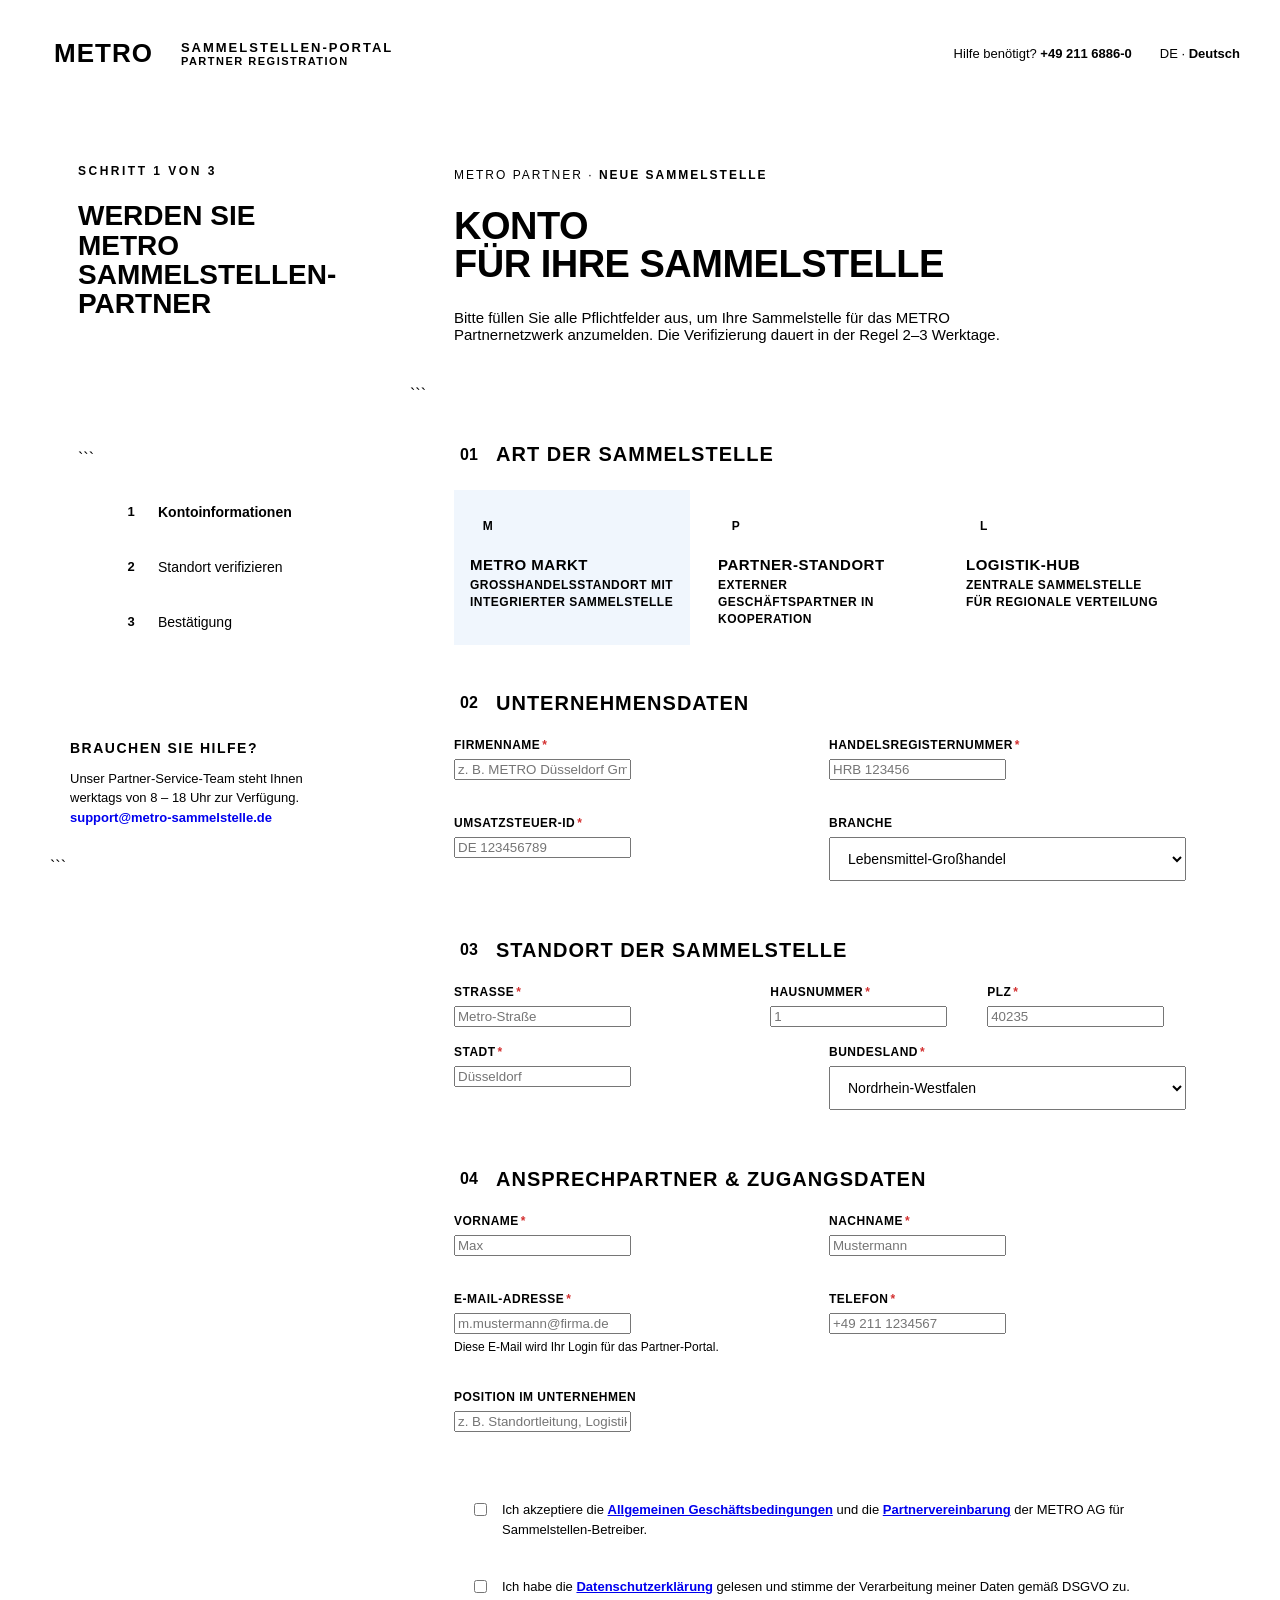
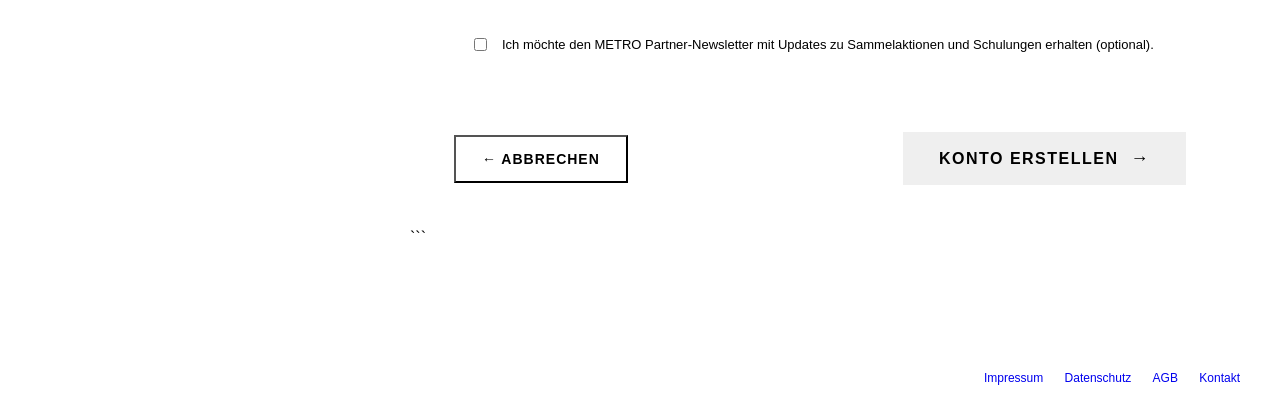
==== anmelden.html @ a20c3285 "Rename create-account.html to anmelden.html" ====
<!DOCTYPE html>

<html lang="de">
<head>
<meta charset="UTF-8">
<meta name="viewport" content="width=device-width, initial-scale=1.0">
<title>METRO Sammelstelle – Kontoregistrierung</title>
<link rel="preconnect" href="https://fonts.googleapis.com">
<link rel="preconnect" href="https://fonts.gstatic.com" crossorigin>
<link href="https://fonts.googleapis.com/css2?family=Barlow:wght@400;500;600;700;800&family=Barlow+Condensed:wght@600;700;800&display=swap" rel="stylesheet">
<style>
  :root {
    --metro-blue: #003D7A;
    --metro-blue-dark: #002855;
    --metro-blue-light: #0055A4;
    --metro-yellow: #FFCC00;
    --metro-yellow-dark: #E6B800;
    --ink: #1a1a1a;
    --ash: #6b7280;
    --line: #e5e7eb;
    --bg: #f5f6f8;
    --white: #ffffff;
  }

- { box-sizing: border-box; margin: 0; padding: 0; }

html, body {
font-family: ‘Barlow’, sans-serif;
background: var(–bg);
color: var(–ink);
min-height: 100vh;
-webkit-font-smoothing: antialiased;
}

/* Top brand bar */
.topbar {
background: var(–metro-blue);
height: 6px;
width: 100%;
position: relative;
overflow: hidden;
}
.topbar::after {
content: ‘’;
position: absolute;
top: 0; right: 0;
width: 35%;
height: 100%;
background: var(–metro-yellow);
}

/* Header */
.header {
background: var(–white);
border-bottom: 1px solid var(–line);
padding: 18px 32px;
display: flex;
align-items: center;
justify-content: space-between;
}

.logo-block {
display: flex;
align-items: center;
gap: 14px;
}

.logo-mark {
background: var(–metro-yellow);
color: var(–metro-blue);
font-family: ‘Barlow Condensed’, sans-serif;
font-weight: 800;
font-size: 26px;
letter-spacing: 1px;
padding: 8px 14px;
line-height: 1;
}

.logo-text {
font-family: ‘Barlow Condensed’, sans-serif;
font-weight: 700;
font-size: 13px;
letter-spacing: 2px;
color: var(–metro-blue);
text-transform: uppercase;
}
.logo-text span { display: block; color: var(–ash); font-weight: 600; font-size: 11px; letter-spacing: 1.5px; }

.header-meta {
display: flex;
gap: 28px;
align-items: center;
font-size: 13px;
color: var(–ash);
}
.header-meta strong { color: var(–metro-blue); font-weight: 700; }

/* Main layout */
.layout {
max-width: 1180px;
margin: 0 auto;
padding: 40px 32px 60px;
display: grid;
grid-template-columns: 320px 1fr;
gap: 40px;
}

/* Sidebar */
.sidebar {
position: sticky;
top: 32px;
height: fit-content;
}

.sidebar-card {
background: var(–metro-blue);
color: var(–white);
padding: 32px 28px;
position: relative;
overflow: hidden;
}
.sidebar-card::before {
content: ‘’;
position: absolute;
top: 0; left: 0;
width: 6px;
height: 100%;
background: var(–metro-yellow);
}

.sidebar-eyebrow {
font-family: ‘Barlow Condensed’, sans-serif;
font-size: 12px;
letter-spacing: 2.5px;
color: var(–metro-yellow);
font-weight: 700;
text-transform: uppercase;
margin-bottom: 12px;
}

.sidebar-title {
font-family: ‘Barlow Condensed’, sans-serif;
font-size: 28px;
font-weight: 800;
line-height: 1.05;
text-transform: uppercase;
margin-bottom: 16px;
}

.sidebar-text {
font-size: 14px;
line-height: 1.55;
color: rgba(255,255,255,0.85);
margin-bottom: 28px;
}

.steps {
list-style: none;
border-top: 1px solid rgba(255,255,255,0.15);
}
.steps li {
display: flex;
gap: 14px;
padding: 14px 0;
border-bottom: 1px solid rgba(255,255,255,0.15);
font-size: 14px;
align-items: center;
}
.step-num {
width: 26px; height: 26px;
background: rgba(255,255,255,0.1);
color: var(–white);
font-weight: 700;
font-size: 13px;
display: flex; align-items: center; justify-content: center;
flex-shrink: 0;
}
.step-num.active { background: var(–metro-yellow); color: var(–metro-blue); }
.steps li.active { color: var(–white); font-weight: 600; }
.steps li.done .step-num { background: rgba(255,204,0,0.25); color: var(–metro-yellow); }

.help-box {
margin-top: 24px;
padding: 18px 20px;
background: var(–white);
border-left: 4px solid var(–metro-yellow);
}
.help-box-title {
font-family: ‘Barlow Condensed’, sans-serif;
font-size: 14px;
font-weight: 700;
color: var(–metro-blue);
text-transform: uppercase;
letter-spacing: 1.5px;
margin-bottom: 6px;
}
.help-box p { font-size: 13px; color: var(–ash); line-height: 1.5; }
.help-box a { color: var(–metro-blue); font-weight: 600; text-decoration: none; }

/* Main content */
.main {
background: var(–white);
padding: 0;
border: 1px solid var(–line);
}

.main-header {
padding: 36px 44px 28px;
border-bottom: 2px solid var(–metro-blue);
position: relative;
}
.main-header::after {
content: ‘’;
position: absolute;
bottom: -2px; left: 0;
width: 80px;
height: 2px;
background: var(–metro-yellow);
}

.breadcrumb {
font-family: ‘Barlow Condensed’, sans-serif;
font-size: 12px;
letter-spacing: 2px;
color: var(–ash);
text-transform: uppercase;
margin-bottom: 12px;
}
.breadcrumb strong { color: var(–metro-blue); }

h1 {
font-family: ‘Barlow Condensed’, sans-serif;
font-size: 38px;
font-weight: 800;
line-height: 1;
text-transform: uppercase;
color: var(–metro-blue);
letter-spacing: -0.5px;
}
h1 span { color: var(–metro-yellow-dark); }

.subtitle {
margin-top: 10px;
font-size: 15px;
color: var(–ash);
max-width: 560px;
}

/* Form */
form { padding: 36px 44px 44px; }

.section {
margin-bottom: 36px;
}

.section-label {
display: flex;
align-items: center;
gap: 12px;
margin-bottom: 20px;
}
.section-num {
background: var(–metro-blue);
color: var(–metro-yellow);
width: 30px; height: 30px;
display: flex; align-items: center; justify-content: center;
font-family: ‘Barlow Condensed’, sans-serif;
font-weight: 800;
font-size: 16px;
}
.section-title {
font-family: ‘Barlow Condensed’, sans-serif;
font-size: 20px;
font-weight: 700;
text-transform: uppercase;
letter-spacing: 1px;
color: var(–metro-blue);
}
.section-line {
flex: 1;
height: 1px;
background: var(–line);
}

.grid-2 {
display: grid;
grid-template-columns: 1fr 1fr;
gap: 18px;
}
.grid-3 {
display: grid;
grid-template-columns: 1.5fr 1fr 1fr;
gap: 18px;
}

.field { margin-bottom: 18px; }
.field-full { grid-column: 1 / -1; }

label {
display: block;
font-size: 12px;
font-weight: 600;
letter-spacing: 0.5px;
color: var(–ink);
margin-bottom: 7px;
text-transform: uppercase;
}
label .req { color: #d32f2f; margin-left: 2px; }

input[type=“text”], input[type=“email”], input[type=“tel”], select, textarea {
width: 100%;
padding: 12px 14px;
border: 1.5px solid var(–line);
background: var(–white);
font-family: ‘Barlow’, sans-serif;
font-size: 14px;
color: var(–ink);
transition: border-color 0.15s, box-shadow 0.15s;
}
input:focus, select:focus, textarea:focus {
outline: none;
border-color: var(–metro-blue);
box-shadow: 0 0 0 3px rgba(0,61,122,0.1);
}

.hint { font-size: 12px; color: var(–ash); margin-top: 6px; }

/* Collection point type cards */
.type-grid {
display: grid;
grid-template-columns: repeat(3, 1fr);
gap: 12px;
}
.type-card {
border: 1.5px solid var(–line);
padding: 18px 16px;
cursor: pointer;
transition: all 0.15s;
background: var(–white);
position: relative;
}
.type-card:hover { border-color: var(–metro-blue); }
.type-card input { position: absolute; opacity: 0; }
.type-card input:checked + .type-content { color: var(–metro-blue); }
.type-card:has(input:checked) {
border-color: var(–metro-blue);
background: #f0f6fd;
}
.type-card:has(input:checked)::after {
content: ‘✓’;
position: absolute;
top: 10px; right: 12px;
width: 20px; height: 20px;
background: var(–metro-yellow);
color: var(–metro-blue);
display: flex; align-items: center; justify-content: center;
font-weight: 800;
font-size: 13px;
}

.type-icon {
width: 36px; height: 36px;
background: var(–metro-blue);
color: var(–metro-yellow);
display: flex; align-items: center; justify-content: center;
margin-bottom: 12px;
font-family: ‘Barlow Condensed’, sans-serif;
font-weight: 800;
}
.type-card:has(input:checked) .type-icon { background: var(–metro-yellow); color: var(–metro-blue); }

.type-name {
font-family: ‘Barlow Condensed’, sans-serif;
font-weight: 700;
font-size: 15px;
text-transform: uppercase;
letter-spacing: 0.5px;
margin-bottom: 4px;
}
.type-desc { font-size: 12px; color: var(–ash); line-height: 1.4; }

/* Checkbox */
.checkbox-row {
display: flex;
gap: 12px;
align-items: flex-start;
padding: 14px 16px;
background: var(–bg);
border-left: 3px solid var(–metro-yellow);
margin-bottom: 10px;
}
.checkbox-row input { margin-top: 3px; accent-color: var(–metro-blue); }
.checkbox-row label {
font-size: 13px;
text-transform: none;
font-weight: 500;
letter-spacing: 0;
color: var(–ink);
line-height: 1.5;
margin-bottom: 0;
cursor: pointer;
}
.checkbox-row a { color: var(–metro-blue); font-weight: 600; }

/* Submit */
.actions {
margin-top: 32px;
padding-top: 28px;
border-top: 1px solid var(–line);
display: flex;
justify-content: space-between;
align-items: center;
gap: 16px;
}

.btn-primary {
background: var(–metro-yellow);
color: var(–metro-blue);
border: none;
padding: 16px 36px;
font-family: ‘Barlow Condensed’, sans-serif;
font-weight: 800;
font-size: 16px;
letter-spacing: 1.5px;
text-transform: uppercase;
cursor: pointer;
transition: all 0.15s;
display: inline-flex;
align-items: center;
gap: 12px;
}
.btn-primary:hover { background: var(–metro-blue); color: var(–metro-yellow); }
.btn-primary .arrow { font-size: 18px; }

.btn-secondary {
background: transparent;
color: var(–metro-blue);
border: 1.5px solid var(–metro-blue);
padding: 14px 26px;
font-family: ‘Barlow Condensed’, sans-serif;
font-weight: 700;
font-size: 14px;
letter-spacing: 1px;
text-transform: uppercase;
cursor: pointer;
}
.btn-secondary:hover { background: var(–metro-blue); color: var(–white); }

/* Footer */
.footer {
background: var(–metro-blue-dark);
color: rgba(255,255,255,0.7);
padding: 24px 32px;
font-size: 12px;
display: flex;
justify-content: space-between;
align-items: center;
margin-top: 40px;
}
.footer a { color: var(–metro-yellow); text-decoration: none; margin-left: 18px; }

@media (max-width: 880px) {
.layout { grid-template-columns: 1fr; }
.sidebar { position: static; }
.grid-2, .grid-3, .type-grid { grid-template-columns: 1fr; }
form, .main-header { padding: 28px 24px; }
h1 { font-size: 28px; }
}
</style>

</head>
<body>

<div class="topbar"></div>

<header class="header">
  <div class="logo-block">
    <div class="logo-mark">METRO</div>
    <div class="logo-text">
      Sammelstellen-Portal
      <span>Partner Registration</span>
    </div>
  </div>
  <div class="header-meta">
    <span>Hilfe benötigt? <strong>+49 211 6886-0</strong></span>
    <span>DE · <strong>Deutsch</strong></span>
  </div>
</header>

<div class="layout">

  <aside class="sidebar">
    <div class="sidebar-card">
      <div class="sidebar-eyebrow">Schritt 1 von 3</div>
      <h2 class="sidebar-title">Werden Sie<br>METRO Sammelstellen-Partner</h2>
      <p class="sidebar-text">Registrieren Sie Ihre Sammelstelle und werden Sie Teil des deutschlandweiten METRO Netzwerks für nachhaltige Wertstoffrückgabe.</p>

```
  <ul class="steps">
    <li class="active">
      <span class="step-num active">1</span>
      Kontoinformationen
    </li>
    <li>
      <span class="step-num">2</span>
      Standort verifizieren
    </li>
    <li>
      <span class="step-num">3</span>
      Bestätigung
    </li>
  </ul>
</div>

<div class="help-box">
  <div class="help-box-title">Brauchen Sie Hilfe?</div>
  <p>Unser Partner-Service-Team steht Ihnen werktags von 8 – 18 Uhr zur Verfügung.<br><a href="#">support@metro-sammelstelle.de</a></p>
</div>
```

  </aside>

  <main class="main">
    <div class="main-header">
      <div class="breadcrumb">METRO Partner · <strong>Neue Sammelstelle</strong></div>
      <h1>Konto<br>für Ihre <span>Sammelstelle</span></h1>
      <p class="subtitle">Bitte füllen Sie alle Pflichtfelder aus, um Ihre Sammelstelle für das METRO Partnernetzwerk anzumelden. Die Verifizierung dauert in der Regel 2–3 Werktage.</p>
    </div>

```
<form>

  <!-- Section 1 -->
  <div class="section">
    <div class="section-label">
      <div class="section-num">01</div>
      <div class="section-title">Art der Sammelstelle</div>
      <div class="section-line"></div>
    </div>

    <div class="type-grid">
      <label class="type-card">
        <input type="radio" name="type" checked>
        <div class="type-content">
          <div class="type-icon">M</div>
          <div class="type-name">METRO Markt</div>
          <div class="type-desc">Großhandelsstandort mit integrierter Sammelstelle</div>
        </div>
      </label>
      <label class="type-card">
        <input type="radio" name="type">
        <div class="type-content">
          <div class="type-icon">P</div>
          <div class="type-name">Partner-Standort</div>
          <div class="type-desc">Externer Geschäftspartner in Kooperation</div>
        </div>
      </label>
      <label class="type-card">
        <input type="radio" name="type">
        <div class="type-content">
          <div class="type-icon">L</div>
          <div class="type-name">Logistik-Hub</div>
          <div class="type-desc">Zentrale Sammelstelle für regionale Verteilung</div>
        </div>
      </label>
    </div>
  </div>

  <!-- Section 2 -->
  <div class="section">
    <div class="section-label">
      <div class="section-num">02</div>
      <div class="section-title">Unternehmensdaten</div>
      <div class="section-line"></div>
    </div>

    <div class="grid-2">
      <div class="field">
        <label>Firmenname<span class="req">*</span></label>
        <input type="text" placeholder="z. B. METRO Düsseldorf GmbH">
      </div>
      <div class="field">
        <label>Handelsregisternummer<span class="req">*</span></label>
        <input type="text" placeholder="HRB 123456">
      </div>
      <div class="field">
        <label>Umsatzsteuer-ID<span class="req">*</span></label>
        <input type="text" placeholder="DE 123456789">
      </div>
      <div class="field">
        <label>Branche</label>
        <select>
          <option>Lebensmittel-Großhandel</option>
          <option>Gastronomie</option>
          <option>Einzelhandel</option>
          <option>Logistik</option>
          <option>Sonstige</option>
        </select>
      </div>
    </div>
  </div>

  <!-- Section 3 -->
  <div class="section">
    <div class="section-label">
      <div class="section-num">03</div>
      <div class="section-title">Standort der Sammelstelle</div>
      <div class="section-line"></div>
    </div>

    <div class="grid-3">
      <div class="field">
        <label>Straße<span class="req">*</span></label>
        <input type="text" placeholder="Metro-Straße">
      </div>
      <div class="field">
        <label>Hausnummer<span class="req">*</span></label>
        <input type="text" placeholder="1">
      </div>
      <div class="field">
        <label>PLZ<span class="req">*</span></label>
        <input type="text" placeholder="40235">
      </div>
    </div>
    <div class="grid-2">
      <div class="field">
        <label>Stadt<span class="req">*</span></label>
        <input type="text" placeholder="Düsseldorf">
      </div>
      <div class="field">
        <label>Bundesland<span class="req">*</span></label>
        <select>
          <option>Nordrhein-Westfalen</option>
          <option>Bayern</option>
          <option>Baden-Württemberg</option>
          <option>Hessen</option>
          <option>Berlin</option>
        </select>
      </div>
    </div>
  </div>

  <!-- Section 4 -->
  <div class="section">
    <div class="section-label">
      <div class="section-num">04</div>
      <div class="section-title">Ansprechpartner & Zugangsdaten</div>
      <div class="section-line"></div>
    </div>

    <div class="grid-2">
      <div class="field">
        <label>Vorname<span class="req">*</span></label>
        <input type="text" placeholder="Max">
      </div>
      <div class="field">
        <label>Nachname<span class="req">*</span></label>
        <input type="text" placeholder="Mustermann">
      </div>
      <div class="field">
        <label>E-Mail-Adresse<span class="req">*</span></label>
        <input type="email" placeholder="m.mustermann@firma.de">
        <div class="hint">Diese E-Mail wird Ihr Login für das Partner-Portal.</div>
      </div>
      <div class="field">
        <label>Telefon<span class="req">*</span></label>
        <input type="tel" placeholder="+49 211 1234567">
      </div>
      <div class="field field-full">
        <label>Position im Unternehmen</label>
        <input type="text" placeholder="z. B. Standortleitung, Logistikleitung">
      </div>
    </div>
  </div>

  <!-- Consent -->
  <div class="section">
    <div class="checkbox-row">
      <input type="checkbox" id="agb">
      <label for="agb">Ich akzeptiere die <a href="#">Allgemeinen Geschäftsbedingungen</a> und die <a href="#">Partnervereinbarung</a> der METRO AG für Sammelstellen-Betreiber.</label>
    </div>
    <div class="checkbox-row">
      <input type="checkbox" id="privacy">
      <label for="privacy">Ich habe die <a href="#">Datenschutzerklärung</a> gelesen und stimme der Verarbeitung meiner Daten gemäß DSGVO zu.</label>
    </div>
    <div class="checkbox-row">
      <input type="checkbox" id="news">
      <label for="news">Ich möchte den METRO Partner-Newsletter mit Updates zu Sammelaktionen und Schulungen erhalten (optional).</label>
    </div>
  </div>

  <div class="actions">
    <button type="button" class="btn-secondary">← Abbrechen</button>
    <button type="submit" class="btn-primary">Konto erstellen <span class="arrow">→</span></button>
  </div>

</form>
```

  </main>

</div>

<footer class="footer">
  <div>© 2026 METRO AG · Metro-Straße 1 · 40235 Düsseldorf</div>
  <div>
    <a href="#">Impressum</a>
    <a href="#">Datenschutz</a>
    <a href="#">AGB</a>
    <a href="#">Kontakt</a>
  </div>
</footer>

</body>
</html>
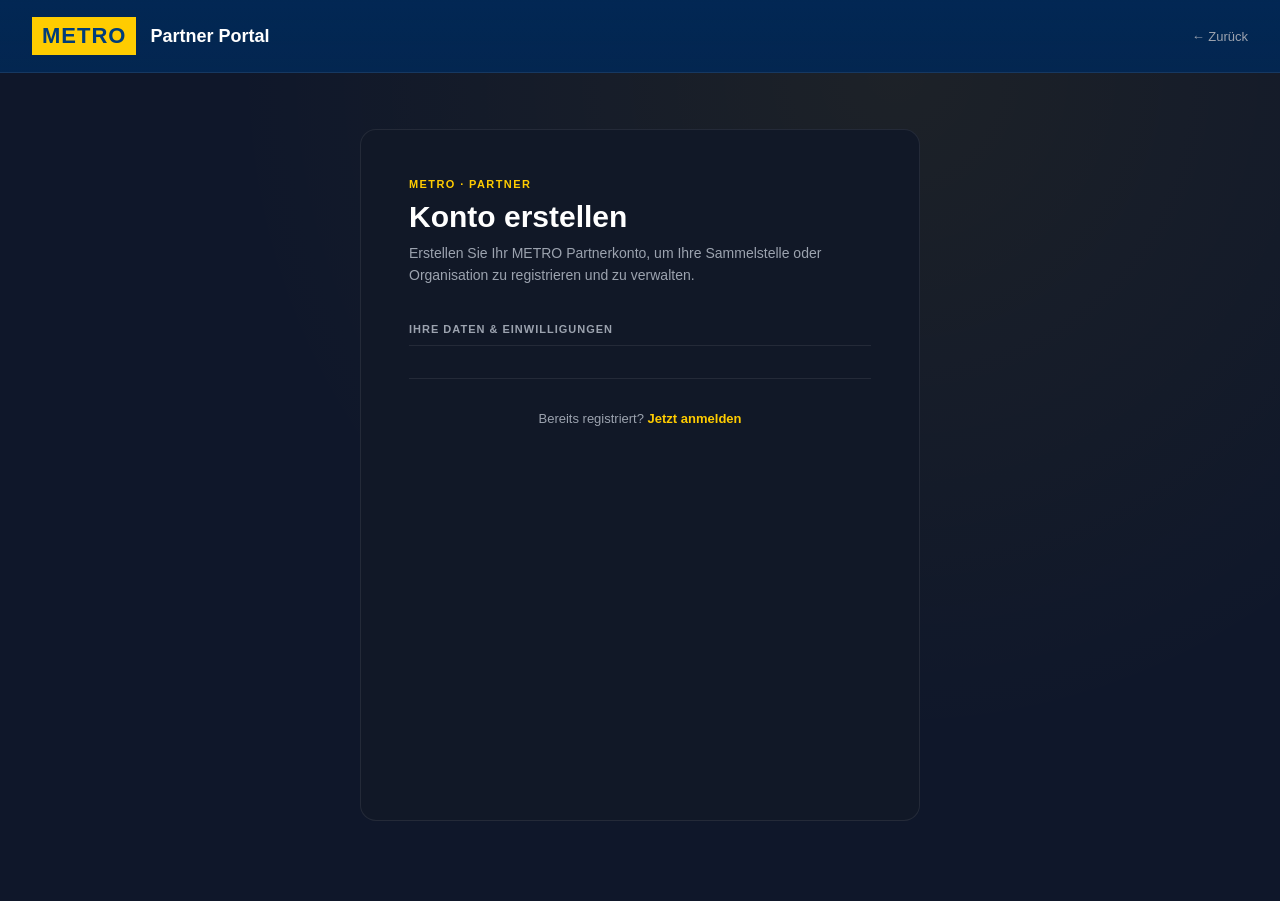
==== commit 32d5b1cd: "Update anmelden.html" ====
--- a/anmelden.html
+++ b/anmelden.html
@@ -1,715 +1,254 @@
-<!DOCTYPE html>
-
+<!doctype html>
 <html lang="de">
 <head>
-<meta charset="UTF-8">
-<meta name="viewport" content="width=device-width, initial-scale=1.0">
-<title>METRO Sammelstelle – Kontoregistrierung</title>
-<link rel="preconnect" href="https://fonts.googleapis.com">
-<link rel="preconnect" href="https://fonts.gstatic.com" crossorigin>
-<link href="https://fonts.googleapis.com/css2?family=Barlow:wght@400;500;600;700;800&family=Barlow+Condensed:wght@600;700;800&display=swap" rel="stylesheet">
-<style>
-  :root {
-    --metro-blue: #003D7A;
-    --metro-blue-dark: #002855;
-    --metro-blue-light: #0055A4;
-    --metro-yellow: #FFCC00;
-    --metro-yellow-dark: #E6B800;
-    --ink: #1a1a1a;
-    --ash: #6b7280;
-    --line: #e5e7eb;
-    --bg: #f5f6f8;
-    --white: #ffffff;
-  }
-
-- { box-sizing: border-box; margin: 0; padding: 0; }
-
-html, body {
-font-family: ‘Barlow’, sans-serif;
-background: var(–bg);
-color: var(–ink);
-min-height: 100vh;
--webkit-font-smoothing: antialiased;
-}
-
-/* Top brand bar */
-.topbar {
-background: var(–metro-blue);
-height: 6px;
-width: 100%;
-position: relative;
-overflow: hidden;
-}
-.topbar::after {
-content: ‘’;
-position: absolute;
-top: 0; right: 0;
-width: 35%;
-height: 100%;
-background: var(–metro-yellow);
-}
-
-/* Header */
-.header {
-background: var(–white);
-border-bottom: 1px solid var(–line);
-padding: 18px 32px;
-display: flex;
-align-items: center;
-justify-content: space-between;
-}
-
-.logo-block {
-display: flex;
-align-items: center;
-gap: 14px;
-}
-
-.logo-mark {
-background: var(–metro-yellow);
-color: var(–metro-blue);
-font-family: ‘Barlow Condensed’, sans-serif;
-font-weight: 800;
-font-size: 26px;
-letter-spacing: 1px;
-padding: 8px 14px;
-line-height: 1;
-}
-
-.logo-text {
-font-family: ‘Barlow Condensed’, sans-serif;
-font-weight: 700;
-font-size: 13px;
-letter-spacing: 2px;
-color: var(–metro-blue);
-text-transform: uppercase;
-}
-.logo-text span { display: block; color: var(–ash); font-weight: 600; font-size: 11px; letter-spacing: 1.5px; }
-
-.header-meta {
-display: flex;
-gap: 28px;
-align-items: center;
-font-size: 13px;
-color: var(–ash);
-}
-.header-meta strong { color: var(–metro-blue); font-weight: 700; }
-
-/* Main layout */
-.layout {
-max-width: 1180px;
-margin: 0 auto;
-padding: 40px 32px 60px;
-display: grid;
-grid-template-columns: 320px 1fr;
-gap: 40px;
-}
-
-/* Sidebar */
-.sidebar {
-position: sticky;
-top: 32px;
-height: fit-content;
-}
-
-.sidebar-card {
-background: var(–metro-blue);
-color: var(–white);
-padding: 32px 28px;
-position: relative;
-overflow: hidden;
-}
-.sidebar-card::before {
-content: ‘’;
-position: absolute;
-top: 0; left: 0;
-width: 6px;
-height: 100%;
-background: var(–metro-yellow);
-}
-
-.sidebar-eyebrow {
-font-family: ‘Barlow Condensed’, sans-serif;
-font-size: 12px;
-letter-spacing: 2.5px;
-color: var(–metro-yellow);
-font-weight: 700;
-text-transform: uppercase;
-margin-bottom: 12px;
-}
-
-.sidebar-title {
-font-family: ‘Barlow Condensed’, sans-serif;
-font-size: 28px;
-font-weight: 800;
-line-height: 1.05;
-text-transform: uppercase;
-margin-bottom: 16px;
-}
-
-.sidebar-text {
-font-size: 14px;
-line-height: 1.55;
-color: rgba(255,255,255,0.85);
-margin-bottom: 28px;
-}
-
-.steps {
-list-style: none;
-border-top: 1px solid rgba(255,255,255,0.15);
-}
-.steps li {
-display: flex;
-gap: 14px;
-padding: 14px 0;
-border-bottom: 1px solid rgba(255,255,255,0.15);
-font-size: 14px;
-align-items: center;
-}
-.step-num {
-width: 26px; height: 26px;
-background: rgba(255,255,255,0.1);
-color: var(–white);
-font-weight: 700;
-font-size: 13px;
-display: flex; align-items: center; justify-content: center;
-flex-shrink: 0;
-}
-.step-num.active { background: var(–metro-yellow); color: var(–metro-blue); }
-.steps li.active { color: var(–white); font-weight: 600; }
-.steps li.done .step-num { background: rgba(255,204,0,0.25); color: var(–metro-yellow); }
-
-.help-box {
-margin-top: 24px;
-padding: 18px 20px;
-background: var(–white);
-border-left: 4px solid var(–metro-yellow);
-}
-.help-box-title {
-font-family: ‘Barlow Condensed’, sans-serif;
-font-size: 14px;
-font-weight: 700;
-color: var(–metro-blue);
-text-transform: uppercase;
-letter-spacing: 1.5px;
-margin-bottom: 6px;
-}
-.help-box p { font-size: 13px; color: var(–ash); line-height: 1.5; }
-.help-box a { color: var(–metro-blue); font-weight: 600; text-decoration: none; }
-
-/* Main content */
-.main {
-background: var(–white);
-padding: 0;
-border: 1px solid var(–line);
-}
-
-.main-header {
-padding: 36px 44px 28px;
-border-bottom: 2px solid var(–metro-blue);
-position: relative;
-}
-.main-header::after {
-content: ‘’;
-position: absolute;
-bottom: -2px; left: 0;
-width: 80px;
-height: 2px;
-background: var(–metro-yellow);
-}
-
-.breadcrumb {
-font-family: ‘Barlow Condensed’, sans-serif;
-font-size: 12px;
-letter-spacing: 2px;
-color: var(–ash);
-text-transform: uppercase;
-margin-bottom: 12px;
-}
-.breadcrumb strong { color: var(–metro-blue); }
-
-h1 {
-font-family: ‘Barlow Condensed’, sans-serif;
-font-size: 38px;
-font-weight: 800;
-line-height: 1;
-text-transform: uppercase;
-color: var(–metro-blue);
-letter-spacing: -0.5px;
-}
-h1 span { color: var(–metro-yellow-dark); }
-
-.subtitle {
-margin-top: 10px;
-font-size: 15px;
-color: var(–ash);
-max-width: 560px;
-}
-
-/* Form */
-form { padding: 36px 44px 44px; }
-
-.section {
-margin-bottom: 36px;
-}
-
-.section-label {
-display: flex;
-align-items: center;
-gap: 12px;
-margin-bottom: 20px;
-}
-.section-num {
-background: var(–metro-blue);
-color: var(–metro-yellow);
-width: 30px; height: 30px;
-display: flex; align-items: center; justify-content: center;
-font-family: ‘Barlow Condensed’, sans-serif;
-font-weight: 800;
-font-size: 16px;
-}
-.section-title {
-font-family: ‘Barlow Condensed’, sans-serif;
-font-size: 20px;
-font-weight: 700;
-text-transform: uppercase;
-letter-spacing: 1px;
-color: var(–metro-blue);
-}
-.section-line {
-flex: 1;
-height: 1px;
-background: var(–line);
-}
-
-.grid-2 {
-display: grid;
-grid-template-columns: 1fr 1fr;
-gap: 18px;
-}
-.grid-3 {
-display: grid;
-grid-template-columns: 1.5fr 1fr 1fr;
-gap: 18px;
-}
-
-.field { margin-bottom: 18px; }
-.field-full { grid-column: 1 / -1; }
-
-label {
-display: block;
-font-size: 12px;
-font-weight: 600;
-letter-spacing: 0.5px;
-color: var(–ink);
-margin-bottom: 7px;
-text-transform: uppercase;
-}
-label .req { color: #d32f2f; margin-left: 2px; }
-
-input[type=“text”], input[type=“email”], input[type=“tel”], select, textarea {
-width: 100%;
-padding: 12px 14px;
-border: 1.5px solid var(–line);
-background: var(–white);
-font-family: ‘Barlow’, sans-serif;
-font-size: 14px;
-color: var(–ink);
-transition: border-color 0.15s, box-shadow 0.15s;
-}
-input:focus, select:focus, textarea:focus {
-outline: none;
-border-color: var(–metro-blue);
-box-shadow: 0 0 0 3px rgba(0,61,122,0.1);
-}
-
-.hint { font-size: 12px; color: var(–ash); margin-top: 6px; }
-
-/* Collection point type cards */
-.type-grid {
-display: grid;
-grid-template-columns: repeat(3, 1fr);
-gap: 12px;
-}
-.type-card {
-border: 1.5px solid var(–line);
-padding: 18px 16px;
-cursor: pointer;
-transition: all 0.15s;
-background: var(–white);
-position: relative;
-}
-.type-card:hover { border-color: var(–metro-blue); }
-.type-card input { position: absolute; opacity: 0; }
-.type-card input:checked + .type-content { color: var(–metro-blue); }
-.type-card:has(input:checked) {
-border-color: var(–metro-blue);
-background: #f0f6fd;
-}
-.type-card:has(input:checked)::after {
-content: ‘✓’;
-position: absolute;
-top: 10px; right: 12px;
-width: 20px; height: 20px;
-background: var(–metro-yellow);
-color: var(–metro-blue);
-display: flex; align-items: center; justify-content: center;
-font-weight: 800;
-font-size: 13px;
-}
-
-.type-icon {
-width: 36px; height: 36px;
-background: var(–metro-blue);
-color: var(–metro-yellow);
-display: flex; align-items: center; justify-content: center;
-margin-bottom: 12px;
-font-family: ‘Barlow Condensed’, sans-serif;
-font-weight: 800;
-}
-.type-card:has(input:checked) .type-icon { background: var(–metro-yellow); color: var(–metro-blue); }
-
-.type-name {
-font-family: ‘Barlow Condensed’, sans-serif;
-font-weight: 700;
-font-size: 15px;
-text-transform: uppercase;
-letter-spacing: 0.5px;
-margin-bottom: 4px;
-}
-.type-desc { font-size: 12px; color: var(–ash); line-height: 1.4; }
-
-/* Checkbox */
-.checkbox-row {
-display: flex;
-gap: 12px;
-align-items: flex-start;
-padding: 14px 16px;
-background: var(–bg);
-border-left: 3px solid var(–metro-yellow);
-margin-bottom: 10px;
-}
-.checkbox-row input { margin-top: 3px; accent-color: var(–metro-blue); }
-.checkbox-row label {
-font-size: 13px;
-text-transform: none;
-font-weight: 500;
-letter-spacing: 0;
-color: var(–ink);
-line-height: 1.5;
-margin-bottom: 0;
-cursor: pointer;
-}
-.checkbox-row a { color: var(–metro-blue); font-weight: 600; }
-
-/* Submit */
-.actions {
-margin-top: 32px;
-padding-top: 28px;
-border-top: 1px solid var(–line);
-display: flex;
-justify-content: space-between;
-align-items: center;
-gap: 16px;
-}
-
-.btn-primary {
-background: var(–metro-yellow);
-color: var(–metro-blue);
-border: none;
-padding: 16px 36px;
-font-family: ‘Barlow Condensed’, sans-serif;
-font-weight: 800;
-font-size: 16px;
-letter-spacing: 1.5px;
-text-transform: uppercase;
-cursor: pointer;
-transition: all 0.15s;
-display: inline-flex;
-align-items: center;
-gap: 12px;
-}
-.btn-primary:hover { background: var(–metro-blue); color: var(–metro-yellow); }
-.btn-primary .arrow { font-size: 18px; }
-
-.btn-secondary {
-background: transparent;
-color: var(–metro-blue);
-border: 1.5px solid var(–metro-blue);
-padding: 14px 26px;
-font-family: ‘Barlow Condensed’, sans-serif;
-font-weight: 700;
-font-size: 14px;
-letter-spacing: 1px;
-text-transform: uppercase;
-cursor: pointer;
-}
-.btn-secondary:hover { background: var(–metro-blue); color: var(–white); }
-
-/* Footer */
-.footer {
-background: var(–metro-blue-dark);
-color: rgba(255,255,255,0.7);
-padding: 24px 32px;
-font-size: 12px;
-display: flex;
-justify-content: space-between;
-align-items: center;
-margin-top: 40px;
-}
-.footer a { color: var(–metro-yellow); text-decoration: none; margin-left: 18px; }
-
-@media (max-width: 880px) {
-.layout { grid-template-columns: 1fr; }
-.sidebar { position: static; }
-.grid-2, .grid-3, .type-grid { grid-template-columns: 1fr; }
-form, .main-header { padding: 28px 24px; }
-h1 { font-size: 28px; }
-}
-</style>
-
+  <meta charset="utf-8"/>
+  <meta name="viewport" content="width=device-width, initial-scale=1"/>
+  <title>Konto erstellen – METRO Partner Portal</title>
+
+  <!-- =========================================================
+       1) ONETRUST REQUIRED SCRIPTS — DO NOT MODIFY
+  ========================================================== -->
+
+  <script>
+    window.OtSdk = window.OtSdk || function () {
+      (OtSdk.q = OtSdk.q || []).push(arguments);
+    };
+  </script>
+
+  <script
+    src="https://privacyportaltrial.onetrust.com/consent-embedded-forms/consent-receipt-scripts/OtFormStub.js"
+    data-id="db31dbf8-b2d1-4cfd-9927-ae1dd124a6dd"
+    worker="https://consent-api.onetrust.com">
+  </script>
+
+  <style>
+    * {
+      margin: 0;
+      padding: 0;
+      box-sizing: border-box;
+      -webkit-font-smoothing: antialiased;
+    }
+
+    :root {
+      --metro-blue:        #003D7A;
+      --metro-blue-dark:   #002855;
+      --metro-yellow:      #FFCC00;
+      --metro-bg:          #0f172a;
+      --metro-bg-light:    #1e293b;
+      --metro-card:        #111827;
+      --metro-text:        #ffffff;
+      --metro-muted:       #9ca3af;
+      --metro-border:      rgba(255,255,255,0.08);
+      --metro-font:        Inter, "Helvetica Neue", Arial, sans-serif;
+      --radius:            10px;
+    }
+
+    html, body {
+      background: var(--metro-bg);
+      color: var(--metro-text);
+      font-family: var(--metro-font);
+      min-height: 100vh;
+    }
+
+    /* ── Header ── */
+    header.top-bar {
+      position: sticky;
+      top: 0;
+      z-index: 100;
+      background: linear-gradient(to bottom, rgba(2,40,85,0.98), rgba(2,40,85,0.9));
+      border-bottom: 1px solid var(--metro-border);
+    }
+
+    .top-bar-inner {
+      display: flex;
+      align-items: center;
+      height: 72px;
+      padding: 0 32px;
+      gap: 16px;
+    }
+
+    .logo-link {
+      display: flex;
+      align-items: center;
+      gap: 14px;
+      text-decoration: none;
+      color: inherit;
+    }
+
+    .metro-logo {
+      font-weight: 800;
+      font-size: 22px;
+      letter-spacing: 1px;
+      background: var(--metro-yellow);
+      color: var(--metro-blue);
+      padding: 6px 10px;
+    }
+
+    .brand-subtitle {
+      font-size: 18px;
+      font-weight: 700;
+    }
+
+    .back-link {
+      margin-left: auto;
+      display: inline-flex;
+      align-items: center;
+      gap: 6px;
+      color: var(--metro-muted);
+      text-decoration: none;
+      font-size: 13px;
+      font-weight: 500;
+    }
+
+    .back-link:hover { color: var(--metro-text); }
+
+    /* ── Page ── */
+    .page-wrapper {
+      min-height: calc(100vh - 72px);
+      display: flex;
+      justify-content: center;
+      padding: 56px 24px 80px;
+      background: radial-gradient(circle at 70% 0%, rgba(255,204,0,0.06), transparent 55%);
+    }
+
+    .card {
+      background: var(--metro-card);
+      border: 1px solid var(--metro-border);
+      border-radius: 16px;
+      padding: 48px;
+      width: 100%;
+      max-width: 560px;
+    }
+
+    .card-eyebrow {
+      font-size: 11px;
+      font-weight: 700;
+      letter-spacing: 1.4px;
+      text-transform: uppercase;
+      color: var(--metro-yellow);
+      margin-bottom: 10px;
+    }
+
+    .card-title {
+      font-size: 30px;
+      font-weight: 800;
+      margin-bottom: 8px;
+    }
+
+    .card-subtitle {
+      font-size: 14px;
+      color: var(--metro-muted);
+      margin-bottom: 36px;
+      line-height: 1.6;
+    }
+
+    .section-label {
+      font-size: 11px;
+      font-weight: 700;
+      letter-spacing: 1px;
+      text-transform: uppercase;
+      color: var(--metro-muted);
+      margin-bottom: 18px;
+      padding-bottom: 10px;
+      border-bottom: 1px solid var(--metro-border);
+    }
+
+    .divider {
+      height: 1px;
+      background: var(--metro-border);
+      margin: 32px 0;
+    }
+
+    .card-footer {
+      text-align: center;
+      font-size: 13px;
+      color: var(--metro-muted);
+    }
+
+    .card-footer a {
+      color: var(--metro-yellow);
+      text-decoration: none;
+      font-weight: 600;
+    }
+
+    #ot-container { margin-top: 6px; }
+
+    /* Submit button override */
+    .ot-submit {
+      background: var(--metro-yellow) !important;
+      color: var(--metro-blue) !important;
+      font-weight: 800 !important;
+      letter-spacing: 0.5px !important;
+    }
+
+    .ot-submit:hover {
+      background: var(--metro-blue) !important;
+      color: var(--metro-yellow) !important;
+    }
+
+    @media (max-width: 640px) {
+      .card { padding: 28px 20px; }
+      .top-bar-inner { padding: 0 16px; }
+    }
+  </style>
 </head>
+
 <body>
 
-<div class="topbar"></div>
-
-<header class="header">
-  <div class="logo-block">
-    <div class="logo-mark">METRO</div>
-    <div class="logo-text">
-      Sammelstellen-Portal
-      <span>Partner Registration</span>
+<header class="top-bar">
+  <div class="top-bar-inner">
+    <a href="/" class="logo-link">
+      <div class="metro-logo">METRO</div>
+      <div class="brand-subtitle">Partner Portal</div>
+    </a>
+    <a href="/" class="back-link">← Zurück</a>
+  </div>
+</header>
+
+<div class="page-wrapper">
+  <div class="card">
+    <div class="card-eyebrow">METRO · Partner</div>
+    <h1 class="card-title">Konto erstellen</h1>
+    <p class="card-subtitle">
+      Erstellen Sie Ihr METRO Partnerkonto, um Ihre Sammelstelle oder Organisation zu registrieren und zu verwalten.
+    </p>
+
+    <div class="section-label">Ihre Daten & Einwilligungen</div>
+
+    <!-- OneTrust renders form -->
+    <div id="ot-container"></div>
+
+    <div class="divider"></div>
+
+    <div class="card-footer">
+      Bereits registriert?
+      <a href="/anmelden.html">Jetzt anmelden</a>
     </div>
   </div>
-  <div class="header-meta">
-    <span>Hilfe benötigt? <strong>+49 211 6886-0</strong></span>
-    <span>DE · <strong>Deutsch</strong></span>
-  </div>
-</header>
-
-<div class="layout">
-
-  <aside class="sidebar">
-    <div class="sidebar-card">
-      <div class="sidebar-eyebrow">Schritt 1 von 3</div>
-      <h2 class="sidebar-title">Werden Sie<br>METRO Sammelstellen-Partner</h2>
-      <p class="sidebar-text">Registrieren Sie Ihre Sammelstelle und werden Sie Teil des deutschlandweiten METRO Netzwerks für nachhaltige Wertstoffrückgabe.</p>
-
-```
-  <ul class="steps">
-    <li class="active">
-      <span class="step-num active">1</span>
-      Kontoinformationen
-    </li>
-    <li>
-      <span class="step-num">2</span>
-      Standort verifizieren
-    </li>
-    <li>
-      <span class="step-num">3</span>
-      Bestätigung
-    </li>
-  </ul>
 </div>
 
-<div class="help-box">
-  <div class="help-box-title">Brauchen Sie Hilfe?</div>
-  <p>Unser Partner-Service-Team steht Ihnen werktags von 8 – 18 Uhr zur Verfügung.<br><a href="#">support@metro-sammelstelle.de</a></p>
-</div>
-```
-
-  </aside>
-
-  <main class="main">
-    <div class="main-header">
-      <div class="breadcrumb">METRO Partner · <strong>Neue Sammelstelle</strong></div>
-      <h1>Konto<br>für Ihre <span>Sammelstelle</span></h1>
-      <p class="subtitle">Bitte füllen Sie alle Pflichtfelder aus, um Ihre Sammelstelle für das METRO Partnernetzwerk anzumelden. Die Verifizierung dauert in der Regel 2–3 Werktage.</p>
-    </div>
-
-```
-<form>
-
-  <!-- Section 1 -->
-  <div class="section">
-    <div class="section-label">
-      <div class="section-num">01</div>
-      <div class="section-title">Art der Sammelstelle</div>
-      <div class="section-line"></div>
-    </div>
-
-    <div class="type-grid">
-      <label class="type-card">
-        <input type="radio" name="type" checked>
-        <div class="type-content">
-          <div class="type-icon">M</div>
-          <div class="type-name">METRO Markt</div>
-          <div class="type-desc">Großhandelsstandort mit integrierter Sammelstelle</div>
-        </div>
-      </label>
-      <label class="type-card">
-        <input type="radio" name="type">
-        <div class="type-content">
-          <div class="type-icon">P</div>
-          <div class="type-name">Partner-Standort</div>
-          <div class="type-desc">Externer Geschäftspartner in Kooperation</div>
-        </div>
-      </label>
-      <label class="type-card">
-        <input type="radio" name="type">
-        <div class="type-content">
-          <div class="type-icon">L</div>
-          <div class="type-name">Logistik-Hub</div>
-          <div class="type-desc">Zentrale Sammelstelle für regionale Verteilung</div>
-        </div>
-      </label>
-    </div>
-  </div>
-
-  <!-- Section 2 -->
-  <div class="section">
-    <div class="section-label">
-      <div class="section-num">02</div>
-      <div class="section-title">Unternehmensdaten</div>
-      <div class="section-line"></div>
-    </div>
-
-    <div class="grid-2">
-      <div class="field">
-        <label>Firmenname<span class="req">*</span></label>
-        <input type="text" placeholder="z. B. METRO Düsseldorf GmbH">
-      </div>
-      <div class="field">
-        <label>Handelsregisternummer<span class="req">*</span></label>
-        <input type="text" placeholder="HRB 123456">
-      </div>
-      <div class="field">
-        <label>Umsatzsteuer-ID<span class="req">*</span></label>
-        <input type="text" placeholder="DE 123456789">
-      </div>
-      <div class="field">
-        <label>Branche</label>
-        <select>
-          <option>Lebensmittel-Großhandel</option>
-          <option>Gastronomie</option>
-          <option>Einzelhandel</option>
-          <option>Logistik</option>
-          <option>Sonstige</option>
-        </select>
-      </div>
-    </div>
-  </div>
-
-  <!-- Section 3 -->
-  <div class="section">
-    <div class="section-label">
-      <div class="section-num">03</div>
-      <div class="section-title">Standort der Sammelstelle</div>
-      <div class="section-line"></div>
-    </div>
-
-    <div class="grid-3">
-      <div class="field">
-        <label>Straße<span class="req">*</span></label>
-        <input type="text" placeholder="Metro-Straße">
-      </div>
-      <div class="field">
-        <label>Hausnummer<span class="req">*</span></label>
-        <input type="text" placeholder="1">
-      </div>
-      <div class="field">
-        <label>PLZ<span class="req">*</span></label>
-        <input type="text" placeholder="40235">
-      </div>
-    </div>
-    <div class="grid-2">
-      <div class="field">
-        <label>Stadt<span class="req">*</span></label>
-        <input type="text" placeholder="Düsseldorf">
-      </div>
-      <div class="field">
-        <label>Bundesland<span class="req">*</span></label>
-        <select>
-          <option>Nordrhein-Westfalen</option>
-          <option>Bayern</option>
-          <option>Baden-Württemberg</option>
-          <option>Hessen</option>
-          <option>Berlin</option>
-        </select>
-      </div>
-    </div>
-  </div>
-
-  <!-- Section 4 -->
-  <div class="section">
-    <div class="section-label">
-      <div class="section-num">04</div>
-      <div class="section-title">Ansprechpartner & Zugangsdaten</div>
-      <div class="section-line"></div>
-    </div>
-
-    <div class="grid-2">
-      <div class="field">
-        <label>Vorname<span class="req">*</span></label>
-        <input type="text" placeholder="Max">
-      </div>
-      <div class="field">
-        <label>Nachname<span class="req">*</span></label>
-        <input type="text" placeholder="Mustermann">
-      </div>
-      <div class="field">
-        <label>E-Mail-Adresse<span class="req">*</span></label>
-        <input type="email" placeholder="m.mustermann@firma.de">
-        <div class="hint">Diese E-Mail wird Ihr Login für das Partner-Portal.</div>
-      </div>
-      <div class="field">
-        <label>Telefon<span class="req">*</span></label>
-        <input type="tel" placeholder="+49 211 1234567">
-      </div>
-      <div class="field field-full">
-        <label>Position im Unternehmen</label>
-        <input type="text" placeholder="z. B. Standortleitung, Logistikleitung">
-      </div>
-    </div>
-  </div>
-
-  <!-- Consent -->
-  <div class="section">
-    <div class="checkbox-row">
-      <input type="checkbox" id="agb">
-      <label for="agb">Ich akzeptiere die <a href="#">Allgemeinen Geschäftsbedingungen</a> und die <a href="#">Partnervereinbarung</a> der METRO AG für Sammelstellen-Betreiber.</label>
-    </div>
-    <div class="checkbox-row">
-      <input type="checkbox" id="privacy">
-      <label for="privacy">Ich habe die <a href="#">Datenschutzerklärung</a> gelesen und stimme der Verarbeitung meiner Daten gemäß DSGVO zu.</label>
-    </div>
-    <div class="checkbox-row">
-      <input type="checkbox" id="news">
-      <label for="news">Ich möchte den METRO Partner-Newsletter mit Updates zu Sammelaktionen und Schulungen erhalten (optional).</label>
-    </div>
-  </div>
-
-  <div class="actions">
-    <button type="button" class="btn-secondary">← Abbrechen</button>
-    <button type="submit" class="btn-primary">Konto erstellen <span class="arrow">→</span></button>
-  </div>
-
-</form>
-```
-
-  </main>
-
-</div>
-
-<footer class="footer">
-  <div>© 2026 METRO AG · Metro-Straße 1 · 40235 Düsseldorf</div>
-  <div>
-    <a href="#">Impressum</a>
-    <a href="#">Datenschutz</a>
-    <a href="#">AGB</a>
-    <a href="#">Kontakt</a>
-  </div>
-</footer>
+<!-- =========================================================
+     ONETRUST LOADING — DO NOT MODIFY
+========================================================== -->
+
+<script>
+  const CP_ID = "d54fe0a0-9009-4b48-89d6-3b0dab77d9bb";
+
+  function whenOTReady(callback) {
+    const timer = setInterval(() => {
+      if (window.OneTrust && OneTrust.webform?.InstallCP) {
+        clearInterval(timer);
+        callback();
+      }
+    }, 80);
+  }
+
+  window.addEventListener("DOMContentLoaded", () => {
+    whenOTReady(() => {
+      OneTrust.webform.InstallCP(CP_ID, { target: "#ot-container" });
+    });
+  });
+</script>
 
 </body>
 </html>
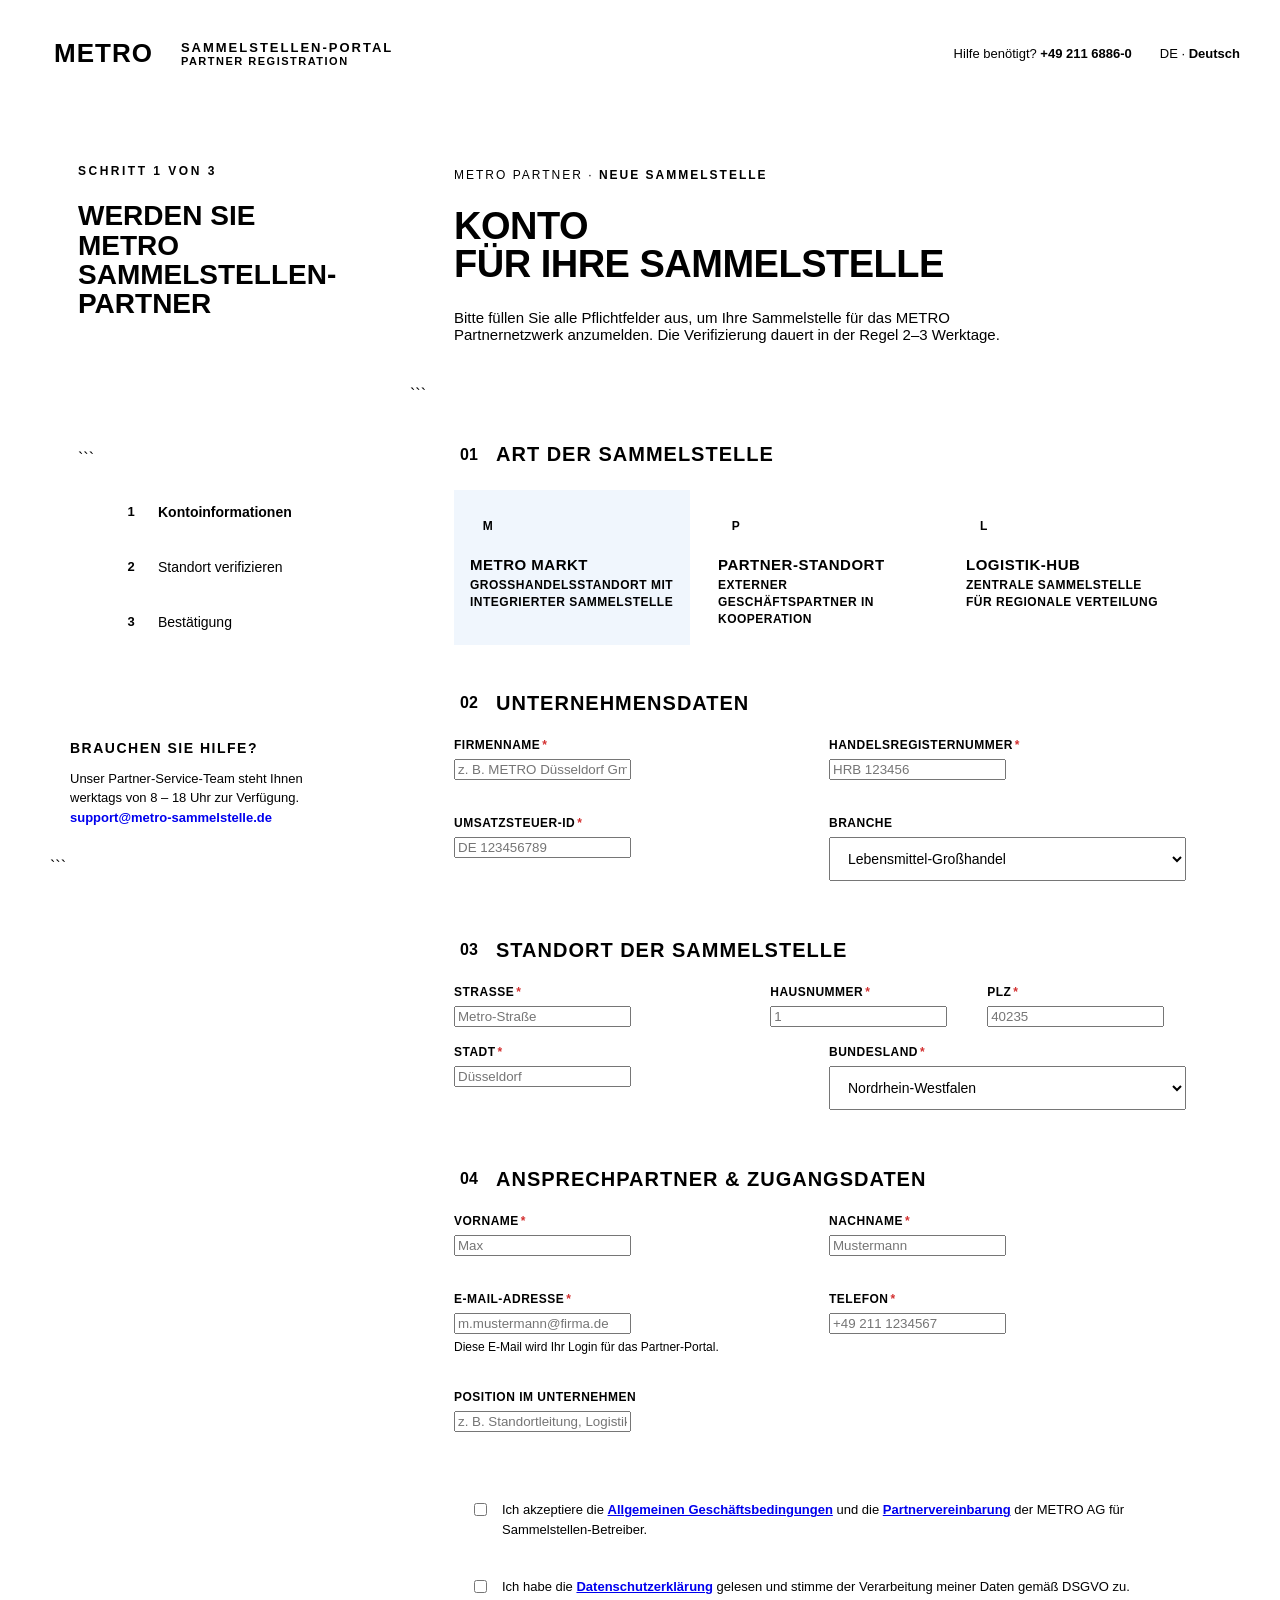
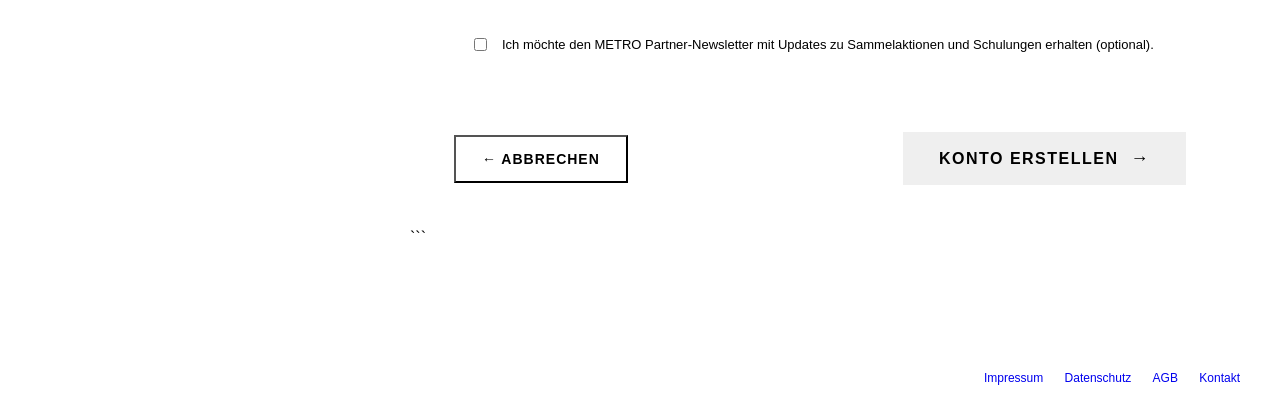
==== commit d56f2cbb: "Update anmelden.html" ====
--- a/anmelden.html
+++ b/anmelden.html
@@ -1,254 +1,721 @@
-<!doctype html>
+<!DOCTYPE html>
+
 <html lang="de">
 <head>
-  <meta charset="utf-8"/>
-  <meta name="viewport" content="width=device-width, initial-scale=1"/>
-  <title>Konto erstellen – METRO Partner Portal</title>
-
-  <!-- =========================================================
-       1) ONETRUST REQUIRED SCRIPTS — DO NOT MODIFY
-  ========================================================== -->
-
-  <script>
-    window.OtSdk = window.OtSdk || function () {
-      (OtSdk.q = OtSdk.q || []).push(arguments);
-    };
-  </script>
-
-  <script
+<meta charset="UTF-8">
+<meta name="viewport" content="width=device-width, initial-scale=1.0">
+<title>METRO Sammelstelle – Kontoregistrierung</title>
+<link rel="preconnect" href="https://fonts.googleapis.com">
+<link rel="preconnect" href="https://fonts.gstatic.com" crossorigin>
+<link href="https://fonts.googleapis.com/css2?family=Barlow:wght@400;500;600;700;800&family=Barlow+Condensed:wght@600;700;800&display=swap" rel="stylesheet">
+<style>
+  :root {
+    --metro-blue: #003D7A;
+    --metro-blue-dark: #002855;
+    --metro-blue-light: #0055A4;
+    --metro-yellow: #FFCC00;
+    --metro-yellow-dark: #E6B800;
+    --ink: #1a1a1a;
+    --ash: #6b7280;
+    --line: #e5e7eb;
+    --bg: #f5f6f8;
+    --white: #ffffff;
+  }
+
+- { box-sizing: border-box; margin: 0; padding: 0; }
+
+html, body {
+font-family: ‘Barlow’, sans-serif;
+background: var(–bg);
+color: var(–ink);
+min-height: 100vh;
+-webkit-font-smoothing: antialiased;
+}
+
+/* Top brand bar */
+.topbar {
+background: var(–metro-blue);
+height: 6px;
+width: 100%;
+position: relative;
+overflow: hidden;
+}
+.topbar::after {
+content: ‘’;
+position: absolute;
+top: 0; right: 0;
+width: 35%;
+height: 100%;
+background: var(–metro-yellow);
+}
+
+/* Header */
+.header {
+background: var(–white);
+border-bottom: 1px solid var(–line);
+padding: 18px 32px;
+display: flex;
+align-items: center;
+justify-content: space-between;
+}
+
+.logo-block {
+display: flex;
+align-items: center;
+gap: 14px;
+}
+
+.logo-mark {
+background: var(–metro-yellow);
+color: var(–metro-blue);
+font-family: ‘Barlow Condensed’, sans-serif;
+font-weight: 800;
+font-size: 26px;
+letter-spacing: 1px;
+padding: 8px 14px;
+line-height: 1;
+}
+
+.logo-text {
+font-family: ‘Barlow Condensed’, sans-serif;
+font-weight: 700;
+font-size: 13px;
+letter-spacing: 2px;
+color: var(–metro-blue);
+text-transform: uppercase;
+}
+.logo-text span { display: block; color: var(–ash); font-weight: 600; font-size: 11px; letter-spacing: 1.5px; }
+
+.header-meta {
+display: flex;
+gap: 28px;
+align-items: center;
+font-size: 13px;
+color: var(–ash);
+}
+.header-meta strong { color: var(–metro-blue); font-weight: 700; }
+
+/* Main layout */
+.layout {
+max-width: 1180px;
+margin: 0 auto;
+padding: 40px 32px 60px;
+display: grid;
+grid-template-columns: 320px 1fr;
+gap: 40px;
+}
+
+/* Sidebar */
+.sidebar {
+position: sticky;
+top: 32px;
+height: fit-content;
+}
+
+.sidebar-card {
+background: var(–metro-blue);
+color: var(–white);
+padding: 32px 28px;
+position: relative;
+overflow: hidden;
+}
+.sidebar-card::before {
+content: ‘’;
+position: absolute;
+top: 0; left: 0;
+width: 6px;
+height: 100%;
+background: var(–metro-yellow);
+}
+
+.sidebar-eyebrow {
+font-family: ‘Barlow Condensed’, sans-serif;
+font-size: 12px;
+letter-spacing: 2.5px;
+color: var(–metro-yellow);
+font-weight: 700;
+text-transform: uppercase;
+margin-bottom: 12px;
+}
+
+.sidebar-title {
+font-family: ‘Barlow Condensed’, sans-serif;
+font-size: 28px;
+font-weight: 800;
+line-height: 1.05;
+text-transform: uppercase;
+margin-bottom: 16px;
+}
+
+.sidebar-text {
+font-size: 14px;
+line-height: 1.55;
+color: rgba(255,255,255,0.85);
+margin-bottom: 28px;
+}
+
+.steps {
+list-style: none;
+border-top: 1px solid rgba(255,255,255,0.15);
+}
+.steps li {
+display: flex;
+gap: 14px;
+padding: 14px 0;
+border-bottom: 1px solid rgba(255,255,255,0.15);
+font-size: 14px;
+align-items: center;
+}
+.step-num {
+width: 26px; height: 26px;
+background: rgba(255,255,255,0.1);
+color: var(–white);
+font-weight: 700;
+font-size: 13px;
+display: flex; align-items: center; justify-content: center;
+flex-shrink: 0;
+}
+.step-num.active { background: var(–metro-yellow); color: var(–metro-blue); }
+.steps li.active { color: var(–white); font-weight: 600; }
+.steps li.done .step-num { background: rgba(255,204,0,0.25); color: var(–metro-yellow); }
+
+.help-box {
+margin-top: 24px;
+padding: 18px 20px;
+background: var(–white);
+border-left: 4px solid var(–metro-yellow);
+}
+.help-box-title {
+font-family: ‘Barlow Condensed’, sans-serif;
+font-size: 14px;
+font-weight: 700;
+color: var(–metro-blue);
+text-transform: uppercase;
+letter-spacing: 1.5px;
+margin-bottom: 6px;
+}
+.help-box p { font-size: 13px; color: var(–ash); line-height: 1.5; }
+.help-box a { color: var(–metro-blue); font-weight: 600; text-decoration: none; }
+
+/* Main content */
+.main {
+background: var(–white);
+padding: 0;
+border: 1px solid var(–line);
+}
+
+.main-header {
+padding: 36px 44px 28px;
+border-bottom: 2px solid var(–metro-blue);
+position: relative;
+}
+.main-header::after {
+content: ‘’;
+position: absolute;
+bottom: -2px; left: 0;
+width: 80px;
+height: 2px;
+background: var(–metro-yellow);
+}
+
+.breadcrumb {
+font-family: ‘Barlow Condensed’, sans-serif;
+font-size: 12px;
+letter-spacing: 2px;
+color: var(–ash);
+text-transform: uppercase;
+margin-bottom: 12px;
+}
+.breadcrumb strong { color: var(–metro-blue); }
+
+h1 {
+font-family: ‘Barlow Condensed’, sans-serif;
+font-size: 38px;
+font-weight: 800;
+line-height: 1;
+text-transform: uppercase;
+color: var(–metro-blue);
+letter-spacing: -0.5px;
+}
+h1 span { color: var(–metro-yellow-dark); }
+
+.subtitle {
+margin-top: 10px;
+font-size: 15px;
+color: var(–ash);
+max-width: 560px;
+}
+
+/* Form */
+form { padding: 36px 44px 44px; }
+
+.section {
+margin-bottom: 36px;
+}
+
+.section-label {
+display: flex;
+align-items: center;
+gap: 12px;
+margin-bottom: 20px;
+}
+.section-num {
+background: var(–metro-blue);
+color: var(–metro-yellow);
+width: 30px; height: 30px;
+display: flex; align-items: center; justify-content: center;
+font-family: ‘Barlow Condensed’, sans-serif;
+font-weight: 800;
+font-size: 16px;
+}
+.section-title {
+font-family: ‘Barlow Condensed’, sans-serif;
+font-size: 20px;
+font-weight: 700;
+text-transform: uppercase;
+letter-spacing: 1px;
+color: var(–metro-blue);
+}
+.section-line {
+flex: 1;
+height: 1px;
+background: var(–line);
+}
+
+.grid-2 {
+display: grid;
+grid-template-columns: 1fr 1fr;
+gap: 18px;
+}
+.grid-3 {
+display: grid;
+grid-template-columns: 1.5fr 1fr 1fr;
+gap: 18px;
+}
+
+.field { margin-bottom: 18px; }
+.field-full { grid-column: 1 / -1; }
+
+label {
+display: block;
+font-size: 12px;
+font-weight: 600;
+letter-spacing: 0.5px;
+color: var(–ink);
+margin-bottom: 7px;
+text-transform: uppercase;
+}
+label .req { color: #d32f2f; margin-left: 2px; }
+
+input[type=“text”], input[type=“email”], input[type=“tel”], select, textarea {
+width: 100%;
+padding: 12px 14px;
+border: 1.5px solid var(–line);
+background: var(–white);
+font-family: ‘Barlow’, sans-serif;
+font-size: 14px;
+color: var(–ink);
+transition: border-color 0.15s, box-shadow 0.15s;
+}
+input:focus, select:focus, textarea:focus {
+outline: none;
+border-color: var(–metro-blue);
+box-shadow: 0 0 0 3px rgba(0,61,122,0.1);
+}
+
+.hint { font-size: 12px; color: var(–ash); margin-top: 6px; }
+
+/* Collection point type cards */
+.type-grid {
+display: grid;
+grid-template-columns: repeat(3, 1fr);
+gap: 12px;
+}
+.type-card {
+border: 1.5px solid var(–line);
+padding: 18px 16px;
+cursor: pointer;
+transition: all 0.15s;
+background: var(–white);
+position: relative;
+}
+.type-card:hover { border-color: var(–metro-blue); }
+.type-card input { position: absolute; opacity: 0; }
+.type-card input:checked + .type-content { color: var(–metro-blue); }
+.type-card:has(input:checked) {
+border-color: var(–metro-blue);
+background: #f0f6fd;
+}
+.type-card:has(input:checked)::after {
+content: ‘✓’;
+position: absolute;
+top: 10px; right: 12px;
+width: 20px; height: 20px;
+background: var(–metro-yellow);
+color: var(–metro-blue);
+display: flex; align-items: center; justify-content: center;
+font-weight: 800;
+font-size: 13px;
+}
+
+.type-icon {
+width: 36px; height: 36px;
+background: var(–metro-blue);
+color: var(–metro-yellow);
+display: flex; align-items: center; justify-content: center;
+margin-bottom: 12px;
+font-family: ‘Barlow Condensed’, sans-serif;
+font-weight: 800;
+}
+.type-card:has(input:checked) .type-icon { background: var(–metro-yellow); color: var(–metro-blue); }
+
+.type-name {
+font-family: ‘Barlow Condensed’, sans-serif;
+font-weight: 700;
+font-size: 15px;
+text-transform: uppercase;
+letter-spacing: 0.5px;
+margin-bottom: 4px;
+}
+.type-desc { font-size: 12px; color: var(–ash); line-height: 1.4; }
+
+/* Checkbox */
+.checkbox-row {
+display: flex;
+gap: 12px;
+align-items: flex-start;
+padding: 14px 16px;
+background: var(–bg);
+border-left: 3px solid var(–metro-yellow);
+margin-bottom: 10px;
+}
+.checkbox-row input { margin-top: 3px; accent-color: var(–metro-blue); }
+.checkbox-row label {
+font-size: 13px;
+text-transform: none;
+font-weight: 500;
+letter-spacing: 0;
+color: var(–ink);
+line-height: 1.5;
+margin-bottom: 0;
+cursor: pointer;
+}
+.checkbox-row a { color: var(–metro-blue); font-weight: 600; }
+
+/* Submit */
+.actions {
+margin-top: 32px;
+padding-top: 28px;
+border-top: 1px solid var(–line);
+display: flex;
+justify-content: space-between;
+align-items: center;
+gap: 16px;
+}
+
+.btn-primary {
+background: var(–metro-yellow);
+color: var(–metro-blue);
+border: none;
+padding: 16px 36px;
+font-family: ‘Barlow Condensed’, sans-serif;
+font-weight: 800;
+font-size: 16px;
+letter-spacing: 1.5px;
+text-transform: uppercase;
+cursor: pointer;
+transition: all 0.15s;
+display: inline-flex;
+align-items: center;
+gap: 12px;
+}
+.btn-primary:hover { background: var(–metro-blue); color: var(–metro-yellow); }
+.btn-primary .arrow { font-size: 18px; }
+
+.btn-secondary {
+background: transparent;
+color: var(–metro-blue);
+border: 1.5px solid var(–metro-blue);
+padding: 14px 26px;
+font-family: ‘Barlow Condensed’, sans-serif;
+font-weight: 700;
+font-size: 14px;
+letter-spacing: 1px;
+text-transform: uppercase;
+cursor: pointer;
+}
+.btn-secondary:hover { background: var(–metro-blue); color: var(–white); }
+
+/* Footer */
+.footer {
+background: var(–metro-blue-dark);
+color: rgba(255,255,255,0.7);
+padding: 24px 32px;
+font-size: 12px;
+display: flex;
+justify-content: space-between;
+align-items: center;
+margin-top: 40px;
+}
+.footer a { color: var(–metro-yellow); text-decoration: none; margin-left: 18px; }
+
+@media (max-width: 880px) {
+.layout { grid-template-columns: 1fr; }
+.sidebar { position: static; }
+.grid-2, .grid-3, .type-grid { grid-template-columns: 1fr; }
+form, .main-header { padding: 28px 24px; }
+h1 { font-size: 28px; }
+}
+</style>
+
+<script
     src="https://privacyportaltrial.onetrust.com/consent-embedded-forms/consent-receipt-scripts/OtFormStub.js"
     data-id="db31dbf8-b2d1-4cfd-9927-ae1dd124a6dd"
-    worker="https://consent-api.onetrust.com">
-  </script>
-
-  <style>
-    * {
-      margin: 0;
-      padding: 0;
-      box-sizing: border-box;
-      -webkit-font-smoothing: antialiased;
-    }
-
-    :root {
-      --metro-blue:        #003D7A;
-      --metro-blue-dark:   #002855;
-      --metro-yellow:      #FFCC00;
-      --metro-bg:          #0f172a;
-      --metro-bg-light:    #1e293b;
-      --metro-card:        #111827;
-      --metro-text:        #ffffff;
-      --metro-muted:       #9ca3af;
-      --metro-border:      rgba(255,255,255,0.08);
-      --metro-font:        Inter, "Helvetica Neue", Arial, sans-serif;
-      --radius:            10px;
-    }
-
-    html, body {
-      background: var(--metro-bg);
-      color: var(--metro-text);
-      font-family: var(--metro-font);
-      min-height: 100vh;
-    }
-
-    /* ── Header ── */
-    header.top-bar {
-      position: sticky;
-      top: 0;
-      z-index: 100;
-      background: linear-gradient(to bottom, rgba(2,40,85,0.98), rgba(2,40,85,0.9));
-      border-bottom: 1px solid var(--metro-border);
-    }
-
-    .top-bar-inner {
-      display: flex;
-      align-items: center;
-      height: 72px;
-      padding: 0 32px;
-      gap: 16px;
-    }
-
-    .logo-link {
-      display: flex;
-      align-items: center;
-      gap: 14px;
-      text-decoration: none;
-      color: inherit;
-    }
-
-    .metro-logo {
-      font-weight: 800;
-      font-size: 22px;
-      letter-spacing: 1px;
-      background: var(--metro-yellow);
-      color: var(--metro-blue);
-      padding: 6px 10px;
-    }
-
-    .brand-subtitle {
-      font-size: 18px;
-      font-weight: 700;
-    }
-
-    .back-link {
-      margin-left: auto;
-      display: inline-flex;
-      align-items: center;
-      gap: 6px;
-      color: var(--metro-muted);
-      text-decoration: none;
-      font-size: 13px;
-      font-weight: 500;
-    }
-
-    .back-link:hover { color: var(--metro-text); }
-
-    /* ── Page ── */
-    .page-wrapper {
-      min-height: calc(100vh - 72px);
-      display: flex;
-      justify-content: center;
-      padding: 56px 24px 80px;
-      background: radial-gradient(circle at 70% 0%, rgba(255,204,0,0.06), transparent 55%);
-    }
-
-    .card {
-      background: var(--metro-card);
-      border: 1px solid var(--metro-border);
-      border-radius: 16px;
-      padding: 48px;
-      width: 100%;
-      max-width: 560px;
-    }
-
-    .card-eyebrow {
-      font-size: 11px;
-      font-weight: 700;
-      letter-spacing: 1.4px;
-      text-transform: uppercase;
-      color: var(--metro-yellow);
-      margin-bottom: 10px;
-    }
-
-    .card-title {
-      font-size: 30px;
-      font-weight: 800;
-      margin-bottom: 8px;
-    }
-
-    .card-subtitle {
-      font-size: 14px;
-      color: var(--metro-muted);
-      margin-bottom: 36px;
-      line-height: 1.6;
-    }
-
-    .section-label {
-      font-size: 11px;
-      font-weight: 700;
-      letter-spacing: 1px;
-      text-transform: uppercase;
-      color: var(--metro-muted);
-      margin-bottom: 18px;
-      padding-bottom: 10px;
-      border-bottom: 1px solid var(--metro-border);
-    }
-
-    .divider {
-      height: 1px;
-      background: var(--metro-border);
-      margin: 32px 0;
-    }
-
-    .card-footer {
-      text-align: center;
-      font-size: 13px;
-      color: var(--metro-muted);
-    }
-
-    .card-footer a {
-      color: var(--metro-yellow);
-      text-decoration: none;
-      font-weight: 600;
-    }
-
-    #ot-container { margin-top: 6px; }
-
-    /* Submit button override */
-    .ot-submit {
-      background: var(--metro-yellow) !important;
-      color: var(--metro-blue) !important;
-      font-weight: 800 !important;
-      letter-spacing: 0.5px !important;
-    }
-
-    .ot-submit:hover {
-      background: var(--metro-blue) !important;
-      color: var(--metro-yellow) !important;
-    }
-
-    @media (max-width: 640px) {
-      .card { padding: 28px 20px; }
-      .top-bar-inner { padding: 0 16px; }
-    }
-  </style>
+    worker="https://consent-api.onetrust.com"
+></script>
+
 </head>
-
 <body>
 
-<header class="top-bar">
-  <div class="top-bar-inner">
-    <a href="/" class="logo-link">
-      <div class="metro-logo">METRO</div>
-      <div class="brand-subtitle">Partner Portal</div>
-    </a>
-    <a href="/" class="back-link">← Zurück</a>
+<div class="topbar"></div>
+
+<header class="header">
+  <div class="logo-block">
+    <div class="logo-mark">METRO</div>
+    <div class="logo-text">
+      Sammelstellen-Portal
+      <span>Partner Registration</span>
+    </div>
+  </div>
+  <div class="header-meta">
+    <span>Hilfe benötigt? <strong>+49 211 6886-0</strong></span>
+    <span>DE · <strong>Deutsch</strong></span>
   </div>
 </header>
 
-<div class="page-wrapper">
-  <div class="card">
-    <div class="card-eyebrow">METRO · Partner</div>
-    <h1 class="card-title">Konto erstellen</h1>
-    <p class="card-subtitle">
-      Erstellen Sie Ihr METRO Partnerkonto, um Ihre Sammelstelle oder Organisation zu registrieren und zu verwalten.
-    </p>
-
-    <div class="section-label">Ihre Daten & Einwilligungen</div>
-
-    <!-- OneTrust renders form -->
-    <div id="ot-container"></div>
-
-    <div class="divider"></div>
-
-    <div class="card-footer">
-      Bereits registriert?
-      <a href="/anmelden.html">Jetzt anmelden</a>
-    </div>
-  </div>
+<div class="layout">
+
+  <aside class="sidebar">
+    <div class="sidebar-card">
+      <div class="sidebar-eyebrow">Schritt 1 von 3</div>
+      <h2 class="sidebar-title">Werden Sie<br>METRO Sammelstellen-Partner</h2>
+      <p class="sidebar-text">Registrieren Sie Ihre Sammelstelle und werden Sie Teil des deutschlandweiten METRO Netzwerks für nachhaltige Wertstoffrückgabe.</p>
+
+```
+  <ul class="steps">
+    <li class="active">
+      <span class="step-num active">1</span>
+      Kontoinformationen
+    </li>
+    <li>
+      <span class="step-num">2</span>
+      Standort verifizieren
+    </li>
+    <li>
+      <span class="step-num">3</span>
+      Bestätigung
+    </li>
+  </ul>
 </div>
 
-<!-- =========================================================
-     ONETRUST LOADING — DO NOT MODIFY
-========================================================== -->
-
-<script>
-  const CP_ID = "d54fe0a0-9009-4b48-89d6-3b0dab77d9bb";
-
-  function whenOTReady(callback) {
-    const timer = setInterval(() => {
-      if (window.OneTrust && OneTrust.webform?.InstallCP) {
-        clearInterval(timer);
-        callback();
-      }
-    }, 80);
-  }
-
-  window.addEventListener("DOMContentLoaded", () => {
-    whenOTReady(() => {
-      OneTrust.webform.InstallCP(CP_ID, { target: "#ot-container" });
-    });
-  });
-</script>
+<div class="help-box">
+  <div class="help-box-title">Brauchen Sie Hilfe?</div>
+  <p>Unser Partner-Service-Team steht Ihnen werktags von 8 – 18 Uhr zur Verfügung.<br><a href="#">support@metro-sammelstelle.de</a></p>
+</div>
+```
+
+  </aside>
+
+  <main class="main">
+    <div class="main-header">
+      <div class="breadcrumb">METRO Partner · <strong>Neue Sammelstelle</strong></div>
+      <h1>Konto<br>für Ihre <span>Sammelstelle</span></h1>
+      <p class="subtitle">Bitte füllen Sie alle Pflichtfelder aus, um Ihre Sammelstelle für das METRO Partnernetzwerk anzumelden. Die Verifizierung dauert in der Regel 2–3 Werktage.</p>
+    </div>
+
+```
+<form>
+
+  <!-- Section 1 -->
+  <div class="section">
+    <div class="section-label">
+      <div class="section-num">01</div>
+      <div class="section-title">Art der Sammelstelle</div>
+      <div class="section-line"></div>
+    </div>
+
+    <div class="type-grid">
+      <label class="type-card">
+        <input type="radio" name="type" checked>
+        <div class="type-content">
+          <div class="type-icon">M</div>
+          <div class="type-name">METRO Markt</div>
+          <div class="type-desc">Großhandelsstandort mit integrierter Sammelstelle</div>
+        </div>
+      </label>
+      <label class="type-card">
+        <input type="radio" name="type">
+        <div class="type-content">
+          <div class="type-icon">P</div>
+          <div class="type-name">Partner-Standort</div>
+          <div class="type-desc">Externer Geschäftspartner in Kooperation</div>
+        </div>
+      </label>
+      <label class="type-card">
+        <input type="radio" name="type">
+        <div class="type-content">
+          <div class="type-icon">L</div>
+          <div class="type-name">Logistik-Hub</div>
+          <div class="type-desc">Zentrale Sammelstelle für regionale Verteilung</div>
+        </div>
+      </label>
+    </div>
+  </div>
+
+  <!-- Section 2 -->
+  <div class="section">
+    <div class="section-label">
+      <div class="section-num">02</div>
+      <div class="section-title">Unternehmensdaten</div>
+      <div class="section-line"></div>
+    </div>
+
+    <div class="grid-2">
+      <div class="field">
+        <label>Firmenname<span class="req">*</span></label>
+        <input type="text" placeholder="z. B. METRO Düsseldorf GmbH">
+      </div>
+      <div class="field">
+        <label>Handelsregisternummer<span class="req">*</span></label>
+        <input type="text" placeholder="HRB 123456">
+      </div>
+      <div class="field">
+        <label>Umsatzsteuer-ID<span class="req">*</span></label>
+        <input type="text" placeholder="DE 123456789">
+      </div>
+      <div class="field">
+        <label>Branche</label>
+        <select>
+          <option>Lebensmittel-Großhandel</option>
+          <option>Gastronomie</option>
+          <option>Einzelhandel</option>
+          <option>Logistik</option>
+          <option>Sonstige</option>
+        </select>
+      </div>
+    </div>
+  </div>
+
+  <!-- Section 3 -->
+  <div class="section">
+    <div class="section-label">
+      <div class="section-num">03</div>
+      <div class="section-title">Standort der Sammelstelle</div>
+      <div class="section-line"></div>
+    </div>
+
+    <div class="grid-3">
+      <div class="field">
+        <label>Straße<span class="req">*</span></label>
+        <input type="text" placeholder="Metro-Straße">
+      </div>
+      <div class="field">
+        <label>Hausnummer<span class="req">*</span></label>
+        <input type="text" placeholder="1">
+      </div>
+      <div class="field">
+        <label>PLZ<span class="req">*</span></label>
+        <input type="text" placeholder="40235">
+      </div>
+    </div>
+    <div class="grid-2">
+      <div class="field">
+        <label>Stadt<span class="req">*</span></label>
+        <input type="text" placeholder="Düsseldorf">
+      </div>
+      <div class="field">
+        <label>Bundesland<span class="req">*</span></label>
+        <select>
+          <option>Nordrhein-Westfalen</option>
+          <option>Bayern</option>
+          <option>Baden-Württemberg</option>
+          <option>Hessen</option>
+          <option>Berlin</option>
+        </select>
+      </div>
+    </div>
+  </div>
+
+  <!-- Section 4 -->
+  <div class="section">
+    <div class="section-label">
+      <div class="section-num">04</div>
+      <div class="section-title">Ansprechpartner & Zugangsdaten</div>
+      <div class="section-line"></div>
+    </div>
+
+    <div class="grid-2">
+      <div class="field">
+        <label>Vorname<span class="req">*</span></label>
+        <input type="text" placeholder="Max">
+      </div>
+      <div class="field">
+        <label>Nachname<span class="req">*</span></label>
+        <input type="text" placeholder="Mustermann">
+      </div>
+      <div class="field">
+        <label>E-Mail-Adresse<span class="req">*</span></label>
+        <input type="email" placeholder="m.mustermann@firma.de">
+        <div class="hint">Diese E-Mail wird Ihr Login für das Partner-Portal.</div>
+      </div>
+      <div class="field">
+        <label>Telefon<span class="req">*</span></label>
+        <input type="tel" placeholder="+49 211 1234567">
+      </div>
+      <div class="field field-full">
+        <label>Position im Unternehmen</label>
+        <input type="text" placeholder="z. B. Standortleitung, Logistikleitung">
+      </div>
+    </div>
+  </div>
+
+  <!-- Consent -->
+  <div class="section">
+    <div class="checkbox-row">
+      <input type="checkbox" id="agb">
+      <label for="agb">Ich akzeptiere die <a href="#">Allgemeinen Geschäftsbedingungen</a> und die <a href="#">Partnervereinbarung</a> der METRO AG für Sammelstellen-Betreiber.</label>
+    </div>
+    <div class="checkbox-row">
+      <input type="checkbox" id="privacy">
+      <label for="privacy">Ich habe die <a href="#">Datenschutzerklärung</a> gelesen und stimme der Verarbeitung meiner Daten gemäß DSGVO zu.</label>
+    </div>
+    <div class="checkbox-row">
+      <input type="checkbox" id="news">
+      <label for="news">Ich möchte den METRO Partner-Newsletter mit Updates zu Sammelaktionen und Schulungen erhalten (optional).</label>
+    </div>
+  </div>
+
+  <div class="actions">
+    <button type="button" class="btn-secondary">← Abbrechen</button>
+    <button type="button" class="ot-open-webform btn-primary" id="d54fe0a0-9009-4b48-89d6-3b0dab77d9bb">Konto erstellen <span class="arrow">→</span></button>
+  </div>
+
+</form>
+```
+
+  </main>
+
+</div>
+
+<footer class="footer">
+  <div>© 2026 METRO AG · Metro-Straße 1 · 40235 Düsseldorf</div>
+  <div>
+    <a href="#">Impressum</a>
+    <a href="#">Datenschutz</a>
+    <a href="#">AGB</a>
+    <a href="#">Kontakt</a>
+  </div>
+</footer>
 
 </body>
 </html>
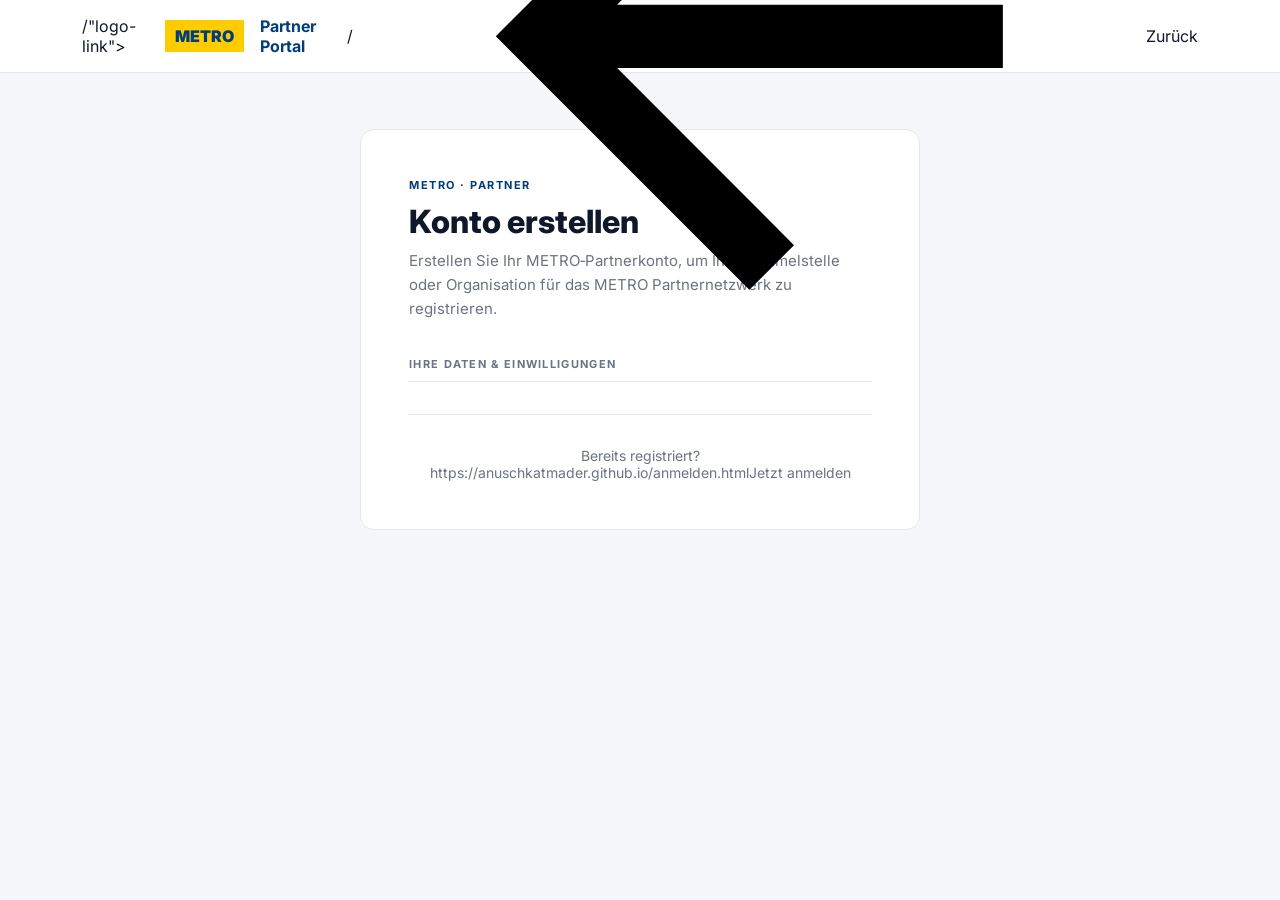
==== commit 23707486: "Update anmelden.html" ====
--- a/anmelden.html
+++ b/anmelden.html
@@ -1,721 +1,283 @@
-<!DOCTYPE html>
-
+<!doctype html>
 <html lang="de">
 <head>
-<meta charset="UTF-8">
-<meta name="viewport" content="width=device-width, initial-scale=1.0">
-<title>METRO Sammelstelle – Kontoregistrierung</title>
-<link rel="preconnect" href="https://fonts.googleapis.com">
-<link rel="preconnect" href="https://fonts.gstatic.com" crossorigin>
-<link href="https://fonts.googleapis.com/css2?family=Barlow:wght@400;500;600;700;800&family=Barlow+Condensed:wght@600;700;800&display=swap" rel="stylesheet">
-<style>
-  :root {
-    --metro-blue: #003D7A;
-    --metro-blue-dark: #002855;
-    --metro-blue-light: #0055A4;
-    --metro-yellow: #FFCC00;
-    --metro-yellow-dark: #E6B800;
-    --ink: #1a1a1a;
-    --ash: #6b7280;
-    --line: #e5e7eb;
-    --bg: #f5f6f8;
-    --white: #ffffff;
-  }
-
-- { box-sizing: border-box; margin: 0; padding: 0; }
-
-html, body {
-font-family: ‘Barlow’, sans-serif;
-background: var(–bg);
-color: var(–ink);
-min-height: 100vh;
--webkit-font-smoothing: antialiased;
-}
-
-/* Top brand bar */
-.topbar {
-background: var(–metro-blue);
-height: 6px;
-width: 100%;
-position: relative;
-overflow: hidden;
-}
-.topbar::after {
-content: ‘’;
-position: absolute;
-top: 0; right: 0;
-width: 35%;
-height: 100%;
-background: var(–metro-yellow);
-}
-
-/* Header */
-.header {
-background: var(–white);
-border-bottom: 1px solid var(–line);
-padding: 18px 32px;
-display: flex;
-align-items: center;
-justify-content: space-between;
-}
-
-.logo-block {
-display: flex;
-align-items: center;
-gap: 14px;
-}
-
-.logo-mark {
-background: var(–metro-yellow);
-color: var(–metro-blue);
-font-family: ‘Barlow Condensed’, sans-serif;
-font-weight: 800;
-font-size: 26px;
-letter-spacing: 1px;
-padding: 8px 14px;
-line-height: 1;
-}
-
-.logo-text {
-font-family: ‘Barlow Condensed’, sans-serif;
-font-weight: 700;
-font-size: 13px;
-letter-spacing: 2px;
-color: var(–metro-blue);
-text-transform: uppercase;
-}
-.logo-text span { display: block; color: var(–ash); font-weight: 600; font-size: 11px; letter-spacing: 1.5px; }
-
-.header-meta {
-display: flex;
-gap: 28px;
-align-items: center;
-font-size: 13px;
-color: var(–ash);
-}
-.header-meta strong { color: var(–metro-blue); font-weight: 700; }
-
-/* Main layout */
-.layout {
-max-width: 1180px;
-margin: 0 auto;
-padding: 40px 32px 60px;
-display: grid;
-grid-template-columns: 320px 1fr;
-gap: 40px;
-}
-
-/* Sidebar */
-.sidebar {
-position: sticky;
-top: 32px;
-height: fit-content;
-}
-
-.sidebar-card {
-background: var(–metro-blue);
-color: var(–white);
-padding: 32px 28px;
-position: relative;
-overflow: hidden;
-}
-.sidebar-card::before {
-content: ‘’;
-position: absolute;
-top: 0; left: 0;
-width: 6px;
-height: 100%;
-background: var(–metro-yellow);
-}
-
-.sidebar-eyebrow {
-font-family: ‘Barlow Condensed’, sans-serif;
-font-size: 12px;
-letter-spacing: 2.5px;
-color: var(–metro-yellow);
-font-weight: 700;
-text-transform: uppercase;
-margin-bottom: 12px;
-}
-
-.sidebar-title {
-font-family: ‘Barlow Condensed’, sans-serif;
-font-size: 28px;
-font-weight: 800;
-line-height: 1.05;
-text-transform: uppercase;
-margin-bottom: 16px;
-}
-
-.sidebar-text {
-font-size: 14px;
-line-height: 1.55;
-color: rgba(255,255,255,0.85);
-margin-bottom: 28px;
-}
-
-.steps {
-list-style: none;
-border-top: 1px solid rgba(255,255,255,0.15);
-}
-.steps li {
-display: flex;
-gap: 14px;
-padding: 14px 0;
-border-bottom: 1px solid rgba(255,255,255,0.15);
-font-size: 14px;
-align-items: center;
-}
-.step-num {
-width: 26px; height: 26px;
-background: rgba(255,255,255,0.1);
-color: var(–white);
-font-weight: 700;
-font-size: 13px;
-display: flex; align-items: center; justify-content: center;
-flex-shrink: 0;
-}
-.step-num.active { background: var(–metro-yellow); color: var(–metro-blue); }
-.steps li.active { color: var(–white); font-weight: 600; }
-.steps li.done .step-num { background: rgba(255,204,0,0.25); color: var(–metro-yellow); }
-
-.help-box {
-margin-top: 24px;
-padding: 18px 20px;
-background: var(–white);
-border-left: 4px solid var(–metro-yellow);
-}
-.help-box-title {
-font-family: ‘Barlow Condensed’, sans-serif;
-font-size: 14px;
-font-weight: 700;
-color: var(–metro-blue);
-text-transform: uppercase;
-letter-spacing: 1.5px;
-margin-bottom: 6px;
-}
-.help-box p { font-size: 13px; color: var(–ash); line-height: 1.5; }
-.help-box a { color: var(–metro-blue); font-weight: 600; text-decoration: none; }
-
-/* Main content */
-.main {
-background: var(–white);
-padding: 0;
-border: 1px solid var(–line);
-}
-
-.main-header {
-padding: 36px 44px 28px;
-border-bottom: 2px solid var(–metro-blue);
-position: relative;
-}
-.main-header::after {
-content: ‘’;
-position: absolute;
-bottom: -2px; left: 0;
-width: 80px;
-height: 2px;
-background: var(–metro-yellow);
-}
-
-.breadcrumb {
-font-family: ‘Barlow Condensed’, sans-serif;
-font-size: 12px;
-letter-spacing: 2px;
-color: var(–ash);
-text-transform: uppercase;
-margin-bottom: 12px;
-}
-.breadcrumb strong { color: var(–metro-blue); }
-
-h1 {
-font-family: ‘Barlow Condensed’, sans-serif;
-font-size: 38px;
-font-weight: 800;
-line-height: 1;
-text-transform: uppercase;
-color: var(–metro-blue);
-letter-spacing: -0.5px;
-}
-h1 span { color: var(–metro-yellow-dark); }
-
-.subtitle {
-margin-top: 10px;
-font-size: 15px;
-color: var(–ash);
-max-width: 560px;
-}
-
-/* Form */
-form { padding: 36px 44px 44px; }
-
-.section {
-margin-bottom: 36px;
-}
-
-.section-label {
-display: flex;
-align-items: center;
-gap: 12px;
-margin-bottom: 20px;
-}
-.section-num {
-background: var(–metro-blue);
-color: var(–metro-yellow);
-width: 30px; height: 30px;
-display: flex; align-items: center; justify-content: center;
-font-family: ‘Barlow Condensed’, sans-serif;
-font-weight: 800;
-font-size: 16px;
-}
-.section-title {
-font-family: ‘Barlow Condensed’, sans-serif;
-font-size: 20px;
-font-weight: 700;
-text-transform: uppercase;
-letter-spacing: 1px;
-color: var(–metro-blue);
-}
-.section-line {
-flex: 1;
-height: 1px;
-background: var(–line);
-}
-
-.grid-2 {
-display: grid;
-grid-template-columns: 1fr 1fr;
-gap: 18px;
-}
-.grid-3 {
-display: grid;
-grid-template-columns: 1.5fr 1fr 1fr;
-gap: 18px;
-}
-
-.field { margin-bottom: 18px; }
-.field-full { grid-column: 1 / -1; }
-
-label {
-display: block;
-font-size: 12px;
-font-weight: 600;
-letter-spacing: 0.5px;
-color: var(–ink);
-margin-bottom: 7px;
-text-transform: uppercase;
-}
-label .req { color: #d32f2f; margin-left: 2px; }
-
-input[type=“text”], input[type=“email”], input[type=“tel”], select, textarea {
-width: 100%;
-padding: 12px 14px;
-border: 1.5px solid var(–line);
-background: var(–white);
-font-family: ‘Barlow’, sans-serif;
-font-size: 14px;
-color: var(–ink);
-transition: border-color 0.15s, box-shadow 0.15s;
-}
-input:focus, select:focus, textarea:focus {
-outline: none;
-border-color: var(–metro-blue);
-box-shadow: 0 0 0 3px rgba(0,61,122,0.1);
-}
-
-.hint { font-size: 12px; color: var(–ash); margin-top: 6px; }
-
-/* Collection point type cards */
-.type-grid {
-display: grid;
-grid-template-columns: repeat(3, 1fr);
-gap: 12px;
-}
-.type-card {
-border: 1.5px solid var(–line);
-padding: 18px 16px;
-cursor: pointer;
-transition: all 0.15s;
-background: var(–white);
-position: relative;
-}
-.type-card:hover { border-color: var(–metro-blue); }
-.type-card input { position: absolute; opacity: 0; }
-.type-card input:checked + .type-content { color: var(–metro-blue); }
-.type-card:has(input:checked) {
-border-color: var(–metro-blue);
-background: #f0f6fd;
-}
-.type-card:has(input:checked)::after {
-content: ‘✓’;
-position: absolute;
-top: 10px; right: 12px;
-width: 20px; height: 20px;
-background: var(–metro-yellow);
-color: var(–metro-blue);
-display: flex; align-items: center; justify-content: center;
-font-weight: 800;
-font-size: 13px;
-}
-
-.type-icon {
-width: 36px; height: 36px;
-background: var(–metro-blue);
-color: var(–metro-yellow);
-display: flex; align-items: center; justify-content: center;
-margin-bottom: 12px;
-font-family: ‘Barlow Condensed’, sans-serif;
-font-weight: 800;
-}
-.type-card:has(input:checked) .type-icon { background: var(–metro-yellow); color: var(–metro-blue); }
-
-.type-name {
-font-family: ‘Barlow Condensed’, sans-serif;
-font-weight: 700;
-font-size: 15px;
-text-transform: uppercase;
-letter-spacing: 0.5px;
-margin-bottom: 4px;
-}
-.type-desc { font-size: 12px; color: var(–ash); line-height: 1.4; }
-
-/* Checkbox */
-.checkbox-row {
-display: flex;
-gap: 12px;
-align-items: flex-start;
-padding: 14px 16px;
-background: var(–bg);
-border-left: 3px solid var(–metro-yellow);
-margin-bottom: 10px;
-}
-.checkbox-row input { margin-top: 3px; accent-color: var(–metro-blue); }
-.checkbox-row label {
-font-size: 13px;
-text-transform: none;
-font-weight: 500;
-letter-spacing: 0;
-color: var(–ink);
-line-height: 1.5;
-margin-bottom: 0;
-cursor: pointer;
-}
-.checkbox-row a { color: var(–metro-blue); font-weight: 600; }
-
-/* Submit */
-.actions {
-margin-top: 32px;
-padding-top: 28px;
-border-top: 1px solid var(–line);
-display: flex;
-justify-content: space-between;
-align-items: center;
-gap: 16px;
-}
-
-.btn-primary {
-background: var(–metro-yellow);
-color: var(–metro-blue);
-border: none;
-padding: 16px 36px;
-font-family: ‘Barlow Condensed’, sans-serif;
-font-weight: 800;
-font-size: 16px;
-letter-spacing: 1.5px;
-text-transform: uppercase;
-cursor: pointer;
-transition: all 0.15s;
-display: inline-flex;
-align-items: center;
-gap: 12px;
-}
-.btn-primary:hover { background: var(–metro-blue); color: var(–metro-yellow); }
-.btn-primary .arrow { font-size: 18px; }
-
-.btn-secondary {
-background: transparent;
-color: var(–metro-blue);
-border: 1.5px solid var(–metro-blue);
-padding: 14px 26px;
-font-family: ‘Barlow Condensed’, sans-serif;
-font-weight: 700;
-font-size: 14px;
-letter-spacing: 1px;
-text-transform: uppercase;
-cursor: pointer;
-}
-.btn-secondary:hover { background: var(–metro-blue); color: var(–white); }
-
-/* Footer */
-.footer {
-background: var(–metro-blue-dark);
-color: rgba(255,255,255,0.7);
-padding: 24px 32px;
-font-size: 12px;
-display: flex;
-justify-content: space-between;
-align-items: center;
-margin-top: 40px;
-}
-.footer a { color: var(–metro-yellow); text-decoration: none; margin-left: 18px; }
-
-@media (max-width: 880px) {
-.layout { grid-template-columns: 1fr; }
-.sidebar { position: static; }
-.grid-2, .grid-3, .type-grid { grid-template-columns: 1fr; }
-form, .main-header { padding: 28px 24px; }
-h1 { font-size: 28px; }
-}
-</style>
-
-<script
+  <meta charset="utf-8"/>
+  <meta name="viewport" content="width=device-width, initial-scale=1"/>
+  <title>Konto erstellen – METRO Partner Portal</title>
+
+  <!-- =========================================================
+       ONETRUST REQUIRED SCRIPTS — DO NOT MODIFY
+  ========================================================== -->
+
+  <script>
+    window.OtSdk = window.OtSdk || function () {
+      (OtSdk.q = OtSdk.q || []).push(arguments);
+    };
+  </script>
+
+  <script
     src="https://privacyportaltrial.onetrust.com/consent-embedded-forms/consent-receipt-scripts/OtFormStub.js"
     data-id="db31dbf8-b2d1-4cfd-9927-ae1dd124a6dd"
-    worker="https://consent-api.onetrust.com"
-></script>
-
+    worker="https://consent-api.onetrust.com">
+  </script>
+
+  <!-- Fonts -->
+  <link rel="preconnect" href="https://fonts.googleapis.com">
+  <link rel="preconnect" href="https://fonts.gstatic.com" crossorigin>
+  <link href="https://fonts.googleapis.com/css2?family=Inter:wght@400;500;600;700;800&display=swap" rel="stylesheet">
+
+  <style>
+    * {
+      margin: 0;
+      padding: 0;
+      box-sizing: border-box;
+    }
+
+    :root {
+      --metro-blue: #003D7A;
+      --metro-blue-dark: #002855;
+      --metro-yellow: #FFCC00;
+      --metro-bg: #f5f7fa;
+      --metro-bg-card: #ffffff;
+      --metro-text: #0f172a;
+      --metro-muted: #6b7280;
+      --metro-border: #e5e7eb;
+      --metro-font: "Inter", Helvetica, Arial, sans-serif;
+      --radius: 8px;
+    }
+
+    html, body {
+      font-family: var(--metro-font);
+      background: var(--metro-bg);
+      color: var(--metro-text);
+      min-height: 100vh;
+    }
+
+    /* ── Header ── */
+    header.top-bar {
+      position: sticky;
+      top: 0;
+      z-index: 10;
+      background: #ffffff;
+      border-bottom: 1px solid var(--metro-border);
+    }
+
+    .top-bar-inner {
+      display: flex;
+      align-items: center;
+      height: 72px;
+      padding: 0 32px;
+      gap: 16px;
+      max-width: 1180px;
+      margin: 0 auto;
+    }
+
+    .logo-link {
+      display: flex;
+      align-items: center;
+      gap: 12px;
+      text-decoration: none;
+      color: inherit;
+      font-weight: 800;
+      font-size: 18px;
+      letter-spacing: 1px;
+    }
+
+    .metro-logo {
+      background: var(--metro-yellow);
+      color: var(--metro-blue);
+      padding: 6px 10px;
+      font-weight: 900;
+    }
+
+    .brand-subtitle {
+      font-weight: 700;
+      color: var(--metro-blue);
+    }
+
+    .back-link {
+      margin-left: auto;
+      display: inline-flex;
+      align-items: center;
+      gap: 6px;
+      color: var(--metro-muted);
+      text-decoration: none;
+      font-size: 14px;
+      font-weight: 500;
+    }
+
+    .back-link:hover {
+      color: var(--metro-blue);
+    }
+
+    .back-link svg {
+      width: 16px;
+      height: 16px;
+      fill: currentColor;
+    }
+
+    /* ── Layout ── */
+    .page-wrapper {
+      display: flex;
+      justify-content: center;
+      padding: 56px 24px 80px;
+    }
+
+    .card {
+      background: var(--metro-bg-card);
+      border: 1px solid var(--metro-border);
+      border-radius: 14px;
+      padding: 48px;
+      width: 100%;
+      max-width: 560px;
+    }
+
+    .card-eyebrow {
+      font-size: 11px;
+      font-weight: 700;
+      letter-spacing: 1.5px;
+      text-transform: uppercase;
+      color: var(--metro-blue);
+      margin-bottom: 10px;
+    }
+
+    .card-title {
+      font-size: 32px;
+      font-weight: 800;
+      margin-bottom: 8px;
+    }
+
+    .card-subtitle {
+      font-size: 15px;
+      color: var(--metro-muted);
+      margin-bottom: 36px;
+      line-height: 1.6;
+    }
+
+    .section-label {
+      font-size: 11px;
+      font-weight: 700;
+      letter-spacing: 1.3px;
+      text-transform: uppercase;
+      color: var(--metro-muted);
+      margin-bottom: 18px;
+      padding-bottom: 10px;
+      border-bottom: 1px solid var(--metro-border);
+    }
+
+    .divider {
+      height: 1px;
+      background: var(--metro-border);
+      margin: 32px 0;
+    }
+
+    .card-footer {
+      text-align: center;
+      font-size: 14px;
+      color: var(--metro-muted);
+    }
+
+    .card-footer a {
+      color: var(--metro-blue);
+      font-weight: 600;
+      text-decoration: none;
+    }
+
+    .card-footer a:hover {
+      text-decoration: underline;
+    }
+
+    /* ── OneTrust submit button branding ── */
+    .ot-submit {
+      background: var(--metro-yellow) !important;
+      color: var(--metro-blue) !important;
+      font-weight: 800 !important;
+    }
+
+    .ot-submit:hover {
+      background: var(--metro-blue) !important;
+      color: #ffffff !important;
+    }
+
+    @media (max-width: 640px) {
+      .card {
+        padding: 28px 22px;
+      }
+      .top-bar-inner {
+        padding: 0 16px;
+      }
+    }
+  </style>
 </head>
+
 <body>
 
-<div class="topbar"></div>
-
-<header class="header">
-  <div class="logo-block">
-    <div class="logo-mark">METRO</div>
-    <div class="logo-text">
-      Sammelstellen-Portal
-      <span>Partner Registration</span>
-    </div>
-  </div>
-  <div class="header-meta">
-    <span>Hilfe benötigt? <strong>+49 211 6886-0</strong></span>
-    <span>DE · <strong>Deutsch</strong></span>
+<!-- ========== HEADER ========== -->
+<header class="top-bar">
+  <div class="top-bar-inner">
+    /"logo-link">
+      <span class="metro-logo">METRO</span>
+      <span class="brand-subtitle">Partner Portal</span>
+    </a>
+
+    /
+      <svg viewBox="0 0 24 24">
+        <path d="M20 11H7.83l5.59-5.59L12 4l-8 8 8 8 1.41-1.41L7.83 13H20v-2z"/>
+      </svg>
+      Zurück
+    </a>
   </div>
 </header>
 
-<div class="layout">
-
-  <aside class="sidebar">
-    <div class="sidebar-card">
-      <div class="sidebar-eyebrow">Schritt 1 von 3</div>
-      <h2 class="sidebar-title">Werden Sie<br>METRO Sammelstellen-Partner</h2>
-      <p class="sidebar-text">Registrieren Sie Ihre Sammelstelle und werden Sie Teil des deutschlandweiten METRO Netzwerks für nachhaltige Wertstoffrückgabe.</p>
-
-```
-  <ul class="steps">
-    <li class="active">
-      <span class="step-num active">1</span>
-      Kontoinformationen
-    </li>
-    <li>
-      <span class="step-num">2</span>
-      Standort verifizieren
-    </li>
-    <li>
-      <span class="step-num">3</span>
-      Bestätigung
-    </li>
-  </ul>
+<!-- ========== MAIN ========== -->
+<div class="page-wrapper">
+  <div class="card">
+
+    <div class="card-eyebrow">METRO · Partner</div>
+    <h1 class="card-title">Konto erstellen</h1>
+    <p class="card-subtitle">
+      Erstellen Sie Ihr METRO‑Partnerkonto, um Ihre Sammelstelle oder Organisation
+      für das METRO Partnernetzwerk zu registrieren.
+    </p>
+
+    <div class="section-label">Ihre Daten & Einwilligungen</div>
+
+    <!-- OneTrust renders the form here -->
+    <div id="ot-container"></div>
+
+    <div class="divider"></div>
+
+    <div class="card-footer">
+      Bereits registriert?
+      https://anuschkatmader.github.io/anmelden.htmlJetzt anmelden</a>
+    </div>
+
+  </div>
 </div>
 
-<div class="help-box">
-  <div class="help-box-title">Brauchen Sie Hilfe?</div>
-  <p>Unser Partner-Service-Team steht Ihnen werktags von 8 – 18 Uhr zur Verfügung.<br><a href="#">support@metro-sammelstelle.de</a></p>
-</div>
-```
-
-  </aside>
-
-  <main class="main">
-    <div class="main-header">
-      <div class="breadcrumb">METRO Partner · <strong>Neue Sammelstelle</strong></div>
-      <h1>Konto<br>für Ihre <span>Sammelstelle</span></h1>
-      <p class="subtitle">Bitte füllen Sie alle Pflichtfelder aus, um Ihre Sammelstelle für das METRO Partnernetzwerk anzumelden. Die Verifizierung dauert in der Regel 2–3 Werktage.</p>
-    </div>
-
-```
-<form>
-
-  <!-- Section 1 -->
-  <div class="section">
-    <div class="section-label">
-      <div class="section-num">01</div>
-      <div class="section-title">Art der Sammelstelle</div>
-      <div class="section-line"></div>
-    </div>
-
-    <div class="type-grid">
-      <label class="type-card">
-        <input type="radio" name="type" checked>
-        <div class="type-content">
-          <div class="type-icon">M</div>
-          <div class="type-name">METRO Markt</div>
-          <div class="type-desc">Großhandelsstandort mit integrierter Sammelstelle</div>
-        </div>
-      </label>
-      <label class="type-card">
-        <input type="radio" name="type">
-        <div class="type-content">
-          <div class="type-icon">P</div>
-          <div class="type-name">Partner-Standort</div>
-          <div class="type-desc">Externer Geschäftspartner in Kooperation</div>
-        </div>
-      </label>
-      <label class="type-card">
-        <input type="radio" name="type">
-        <div class="type-content">
-          <div class="type-icon">L</div>
-          <div class="type-name">Logistik-Hub</div>
-          <div class="type-desc">Zentrale Sammelstelle für regionale Verteilung</div>
-        </div>
-      </label>
-    </div>
-  </div>
-
-  <!-- Section 2 -->
-  <div class="section">
-    <div class="section-label">
-      <div class="section-num">02</div>
-      <div class="section-title">Unternehmensdaten</div>
-      <div class="section-line"></div>
-    </div>
-
-    <div class="grid-2">
-      <div class="field">
-        <label>Firmenname<span class="req">*</span></label>
-        <input type="text" placeholder="z. B. METRO Düsseldorf GmbH">
-      </div>
-      <div class="field">
-        <label>Handelsregisternummer<span class="req">*</span></label>
-        <input type="text" placeholder="HRB 123456">
-      </div>
-      <div class="field">
-        <label>Umsatzsteuer-ID<span class="req">*</span></label>
-        <input type="text" placeholder="DE 123456789">
-      </div>
-      <div class="field">
-        <label>Branche</label>
-        <select>
-          <option>Lebensmittel-Großhandel</option>
-          <option>Gastronomie</option>
-          <option>Einzelhandel</option>
-          <option>Logistik</option>
-          <option>Sonstige</option>
-        </select>
-      </div>
-    </div>
-  </div>
-
-  <!-- Section 3 -->
-  <div class="section">
-    <div class="section-label">
-      <div class="section-num">03</div>
-      <div class="section-title">Standort der Sammelstelle</div>
-      <div class="section-line"></div>
-    </div>
-
-    <div class="grid-3">
-      <div class="field">
-        <label>Straße<span class="req">*</span></label>
-        <input type="text" placeholder="Metro-Straße">
-      </div>
-      <div class="field">
-        <label>Hausnummer<span class="req">*</span></label>
-        <input type="text" placeholder="1">
-      </div>
-      <div class="field">
-        <label>PLZ<span class="req">*</span></label>
-        <input type="text" placeholder="40235">
-      </div>
-    </div>
-    <div class="grid-2">
-      <div class="field">
-        <label>Stadt<span class="req">*</span></label>
-        <input type="text" placeholder="Düsseldorf">
-      </div>
-      <div class="field">
-        <label>Bundesland<span class="req">*</span></label>
-        <select>
-          <option>Nordrhein-Westfalen</option>
-          <option>Bayern</option>
-          <option>Baden-Württemberg</option>
-          <option>Hessen</option>
-          <option>Berlin</option>
-        </select>
-      </div>
-    </div>
-  </div>
-
-  <!-- Section 4 -->
-  <div class="section">
-    <div class="section-label">
-      <div class="section-num">04</div>
-      <div class="section-title">Ansprechpartner & Zugangsdaten</div>
-      <div class="section-line"></div>
-    </div>
-
-    <div class="grid-2">
-      <div class="field">
-        <label>Vorname<span class="req">*</span></label>
-        <input type="text" placeholder="Max">
-      </div>
-      <div class="field">
-        <label>Nachname<span class="req">*</span></label>
-        <input type="text" placeholder="Mustermann">
-      </div>
-      <div class="field">
-        <label>E-Mail-Adresse<span class="req">*</span></label>
-        <input type="email" placeholder="m.mustermann@firma.de">
-        <div class="hint">Diese E-Mail wird Ihr Login für das Partner-Portal.</div>
-      </div>
-      <div class="field">
-        <label>Telefon<span class="req">*</span></label>
-        <input type="tel" placeholder="+49 211 1234567">
-      </div>
-      <div class="field field-full">
-        <label>Position im Unternehmen</label>
-        <input type="text" placeholder="z. B. Standortleitung, Logistikleitung">
-      </div>
-    </div>
-  </div>
-
-  <!-- Consent -->
-  <div class="section">
-    <div class="checkbox-row">
-      <input type="checkbox" id="agb">
-      <label for="agb">Ich akzeptiere die <a href="#">Allgemeinen Geschäftsbedingungen</a> und die <a href="#">Partnervereinbarung</a> der METRO AG für Sammelstellen-Betreiber.</label>
-    </div>
-    <div class="checkbox-row">
-      <input type="checkbox" id="privacy">
-      <label for="privacy">Ich habe die <a href="#">Datenschutzerklärung</a> gelesen und stimme der Verarbeitung meiner Daten gemäß DSGVO zu.</label>
-    </div>
-    <div class="checkbox-row">
-      <input type="checkbox" id="news">
-      <label for="news">Ich möchte den METRO Partner-Newsletter mit Updates zu Sammelaktionen und Schulungen erhalten (optional).</label>
-    </div>
-  </div>
-
-  <div class="actions">
-    <button type="button" class="btn-secondary">← Abbrechen</button>
-    <button type="button" class="ot-open-webform btn-primary" id="d54fe0a0-9009-4b48-89d6-3b0dab77d9bb">Konto erstellen <span class="arrow">→</span></button>
-  </div>
-
-</form>
-```
-
-  </main>
-
-</div>
-
-<footer class="footer">
-  <div>© 2026 METRO AG · Metro-Straße 1 · 40235 Düsseldorf</div>
-  <div>
-    <a href="#">Impressum</a>
-    <a href="#">Datenschutz</a>
-    <a href="#">AGB</a>
-    <a href="#">Kontakt</a>
-  </div>
-</footer>
+<!-- =========================================================
+     ONETRUST LOADING — DO NOT MODIFY
+========================================================== -->
+<script>
+  const CP_ID = "d54fe0a0-9009-4b48-89d6-3b0dab77d9bb";
+
+  function whenOTReady(callback) {
+    const timer = setInterval(() => {
+      if (window.OneTrust && OneTrust.webform?.InstallCP) {
+        clearInterval(timer);
+        callback();
+      }
+    }, 80);
+  }
+
+  window.addEventListener("DOMContentLoaded", () => {
+    whenOTReady(() => {
+      OneTrust.webform.InstallCP(CP_ID, {
+        target: "#ot-container"
+      });
+    });
+  });
+</script>
 
 </body>
 </html>
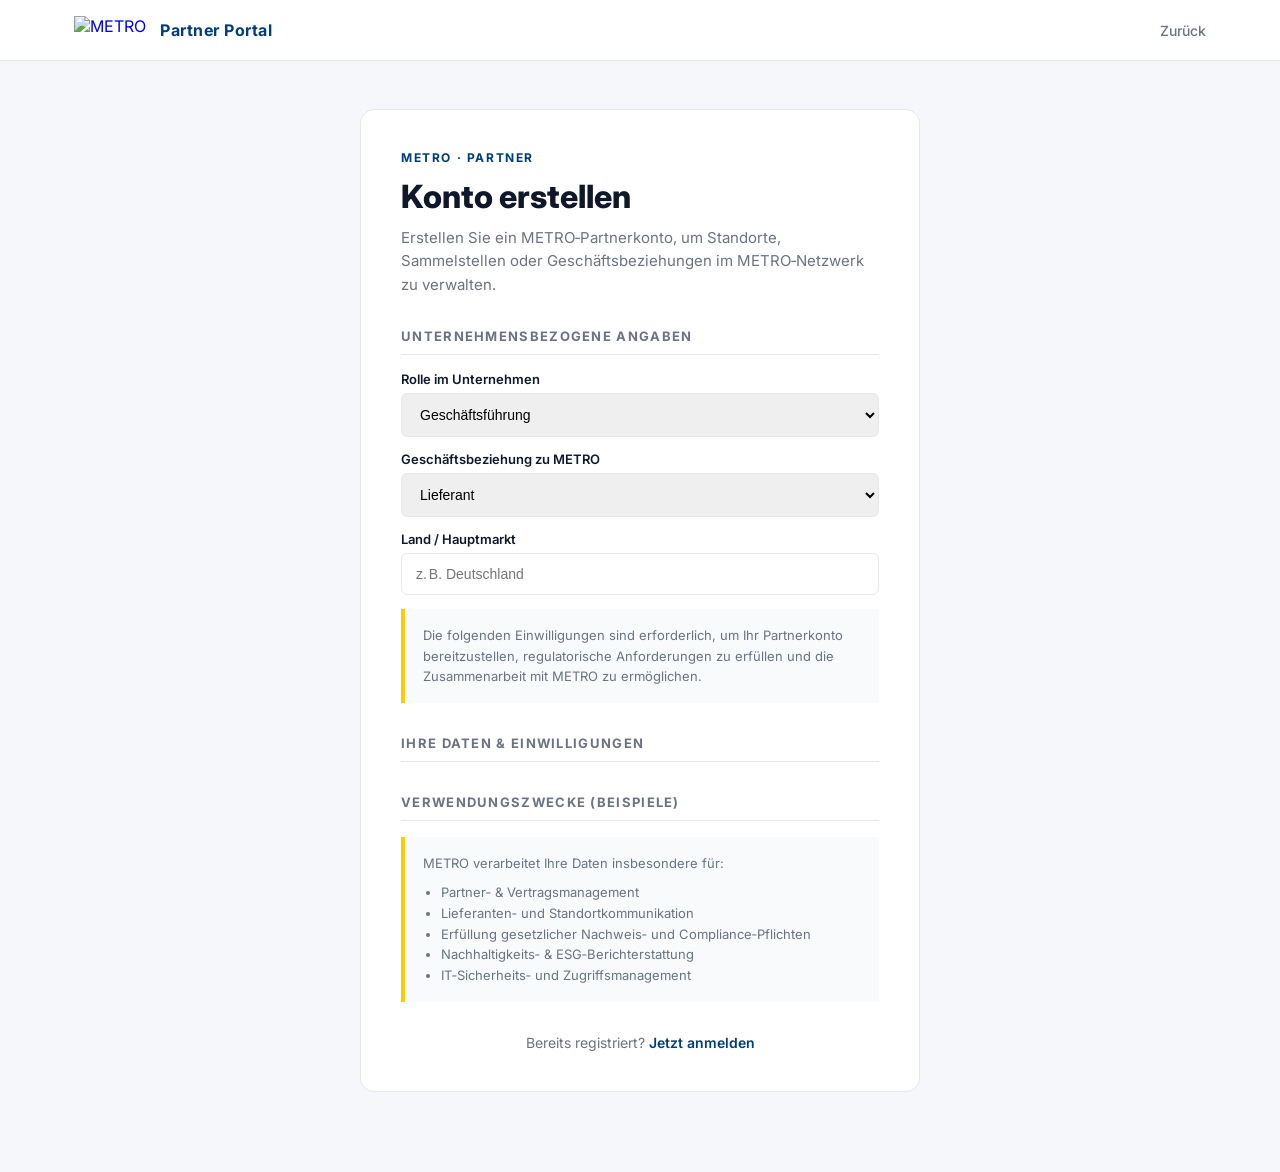
==== commit b09665ff: "Update anmelden.html" ====
--- a/anmelden.html
+++ b/anmelden.html
@@ -8,7 +8,6 @@
   <!-- =========================================================
        ONETRUST REQUIRED SCRIPTS — DO NOT MODIFY
   ========================================================== -->
-
   <script>
     window.OtSdk = window.OtSdk || function () {
       (OtSdk.q = OtSdk.q || []).push(arguments);
@@ -17,254 +16,256 @@
 
   <script
     src="https://privacyportaltrial.onetrust.com/consent-embedded-forms/consent-receipt-scripts/OtFormStub.js"
-    data-id="db31dbf8-b2d1-4cfd-9927-ae1dd124a6dd"
-    worker="https://consent-api.onetrust.com">
-  </script>
-
-  <!-- Fonts -->
+    data-id="89af9315-196c-45ad-88ea-1b8ec3fe5a51"
+    worker="https://consent-api.onetrust.com"
+  ></script>
+
+  <!-- Font -->
   <link rel="preconnect" href="https://fonts.googleapis.com">
   <link rel="preconnect" href="https://fonts.gstatic.com" crossorigin>
   <link href="https://fonts.googleapis.com/css2?family=Inter:wght@400;500;600;700;800&display=swap" rel="stylesheet">
 
   <style>
-    * {
-      margin: 0;
-      padding: 0;
-      box-sizing: border-box;
-    }
-
     :root {
       --metro-blue: #003D7A;
       --metro-blue-dark: #002855;
       --metro-yellow: #FFCC00;
-      --metro-bg: #f5f7fa;
-      --metro-bg-card: #ffffff;
-      --metro-text: #0f172a;
-      --metro-muted: #6b7280;
-      --metro-border: #e5e7eb;
-      --metro-font: "Inter", Helvetica, Arial, sans-serif;
-      --radius: 8px;
-    }
+      --border: #e5e7eb;
+      --text: #0f172a;
+      --muted: #6b7280;
+      --bg: #f5f7fa;
+    }
+
+    * { box-sizing: border-box; margin: 0; padding: 0; }
 
     html, body {
-      font-family: var(--metro-font);
-      background: var(--metro-bg);
-      color: var(--metro-text);
+      font-family: "Inter", system-ui, sans-serif;
+      background: var(--bg);
+      color: var(--text);
       min-height: 100vh;
     }
 
-    /* ── Header ── */
-    header.top-bar {
-      position: sticky;
-      top: 0;
-      z-index: 10;
-      background: #ffffff;
-      border-bottom: 1px solid var(--metro-border);
-    }
-
-    .top-bar-inner {
+    /* Header */
+    header {
+      background: white;
+      border-bottom: 1px solid var(--border);
+    }
+
+    .header-inner {
+      max-width: 1180px;
+      margin: 0 auto;
+      padding: 16px 24px;
       display: flex;
       align-items: center;
-      height: 72px;
-      padding: 0 32px;
       gap: 16px;
-      max-width: 1180px;
-      margin: 0 auto;
-    }
-
-    .logo-link {
+    }
+
+    .logo {
       display: flex;
       align-items: center;
-      gap: 12px;
+      gap: 14px;
       text-decoration: none;
-      color: inherit;
-      font-weight: 800;
-      font-size: 18px;
-      letter-spacing: 1px;
-    }
-
-    .metro-logo {
-      background: var(--metro-yellow);
-      color: var(--metro-blue);
-      padding: 6px 10px;
-      font-weight: 900;
-    }
-
-    .brand-subtitle {
+    }
+
+    .logo img {
+      height: 28px;
+    }
+
+    .logo span {
       font-weight: 700;
       color: var(--metro-blue);
-    }
-
-    .back-link {
+      letter-spacing: 0.5px;
+    }
+
+    .back {
       margin-left: auto;
-      display: inline-flex;
-      align-items: center;
-      gap: 6px;
-      color: var(--metro-muted);
+      color: var(--muted);
       text-decoration: none;
       font-size: 14px;
       font-weight: 500;
     }
 
-    .back-link:hover {
+    /* Layout */
+    .wrapper {
+      max-width: 560px;
+      margin: 48px auto 80px;
+      background: white;
+      border: 1px solid var(--border);
+      border-radius: 14px;
+      padding: 40px;
+    }
+
+    .eyebrow {
+      font-size: 12px;
+      font-weight: 700;
+      letter-spacing: 1.6px;
       color: var(--metro-blue);
-    }
-
-    .back-link svg {
-      width: 16px;
-      height: 16px;
-      fill: currentColor;
-    }
-
-    /* ── Layout ── */
-    .page-wrapper {
-      display: flex;
-      justify-content: center;
-      padding: 56px 24px 80px;
-    }
-
-    .card {
-      background: var(--metro-bg-card);
-      border: 1px solid var(--metro-border);
-      border-radius: 14px;
-      padding: 48px;
-      width: 100%;
-      max-width: 560px;
-    }
-
-    .card-eyebrow {
-      font-size: 11px;
-      font-weight: 700;
-      letter-spacing: 1.5px;
       text-transform: uppercase;
-      color: var(--metro-blue);
-      margin-bottom: 10px;
-    }
-
-    .card-title {
+      margin-bottom: 12px;
+    }
+
+    h1 {
       font-size: 32px;
       font-weight: 800;
-      margin-bottom: 8px;
-    }
-
-    .card-subtitle {
+      margin-bottom: 10px;
+    }
+
+    .subtitle {
       font-size: 15px;
-      color: var(--metro-muted);
-      margin-bottom: 36px;
+      color: var(--muted);
+      line-height: 1.55;
+      margin-bottom: 32px;
+    }
+
+    .section-title {
+      font-size: 13px;
+      font-weight: 700;
+      text-transform: uppercase;
+      letter-spacing: 1.3px;
+      color: var(--muted);
+      margin: 32px 0 16px;
+      border-bottom: 1px solid var(--border);
+      padding-bottom: 10px;
+    }
+
+    .field {
+      margin-bottom: 14px;
+    }
+
+    label {
+      display: block;
+      font-size: 13px;
+      font-weight: 600;
+      margin-bottom: 6px;
+    }
+
+    input, select {
+      width: 100%;
+      padding: 12px 14px;
+      border-radius: 6px;
+      border: 1px solid var(--border);
+      font-size: 14px;
+    }
+
+    /* Info box */
+    .info-box {
+      background: #f8fafc;
+      border-left: 4px solid var(--metro-yellow);
+      padding: 16px 18px;
+      font-size: 13px;
+      color: var(--muted);
       line-height: 1.6;
-    }
-
-    .section-label {
-      font-size: 11px;
-      font-weight: 700;
-      letter-spacing: 1.3px;
-      text-transform: uppercase;
-      color: var(--metro-muted);
-      margin-bottom: 18px;
-      padding-bottom: 10px;
-      border-bottom: 1px solid var(--metro-border);
-    }
-
-    .divider {
-      height: 1px;
-      background: var(--metro-border);
-      margin: 32px 0;
-    }
-
-    .card-footer {
+      margin-bottom: 24px;
+    }
+
+    /* Footer */
+    .footer {
+      margin-top: 32px;
       text-align: center;
       font-size: 14px;
-      color: var(--metro-muted);
-    }
-
-    .card-footer a {
+      color: var(--muted);
+    }
+
+    .footer a {
       color: var(--metro-blue);
       font-weight: 600;
       text-decoration: none;
     }
-
-    .card-footer a:hover {
-      text-decoration: underline;
-    }
-
-    /* ── OneTrust submit button branding ── */
-    .ot-submit {
-      background: var(--metro-yellow) !important;
-      color: var(--metro-blue) !important;
-      font-weight: 800 !important;
-    }
-
-    .ot-submit:hover {
-      background: var(--metro-blue) !important;
-      color: #ffffff !important;
-    }
-
-    @media (max-width: 640px) {
-      .card {
-        padding: 28px 22px;
-      }
-      .top-bar-inner {
-        padding: 0 16px;
-      }
-    }
   </style>
 </head>
 
 <body>
 
-<!-- ========== HEADER ========== -->
-<header class="top-bar">
-  <div class="top-bar-inner">
-    /"logo-link">
-      <span class="metro-logo">METRO</span>
-      <span class="brand-subtitle">Partner Portal</span>
+<header>
+  <div class="header-inner">
+    <a class="logo" href="#">
+      <img src="https://www.metroag.de/-/media/project/mag/shared/global/common/metro-logo-full_facelift.svg" alt="METRO">
+      <span>Partner Portal</span>
     </a>
-
-    /
-      <svg viewBox="0 0 24 24">
-        <path d="M20 11H7.83l5.59-5.59L12 4l-8 8 8 8 1.41-1.41L7.83 13H20v-2z"/>
-      </svg>
-      Zurück
-    </a>
+    <a class="back" href="#">Zurück</a>
   </div>
 </header>
 
-<!-- ========== MAIN ========== -->
-<div class="page-wrapper">
-  <div class="card">
-
-    <div class="card-eyebrow">METRO · Partner</div>
-    <h1 class="card-title">Konto erstellen</h1>
-    <p class="card-subtitle">
-      Erstellen Sie Ihr METRO‑Partnerkonto, um Ihre Sammelstelle oder Organisation
-      für das METRO Partnernetzwerk zu registrieren.
-    </p>
-
-    <div class="section-label">Ihre Daten & Einwilligungen</div>
-
-    <!-- OneTrust renders the form here -->
-    <div id="ot-container"></div>
-
-    <div class="divider"></div>
-
-    <div class="card-footer">
-      Bereits registriert?
-      https://anuschkatmader.github.io/anmelden.htmlJetzt anmelden</a>
-    </div>
-
-  </div>
-</div>
+<main class="wrapper">
+
+  <div class="eyebrow">METRO · Partner</div>
+  <h1>Konto erstellen</h1>
+
+  <p class="subtitle">
+    Erstellen Sie ein METRO‑Partnerkonto, um Standorte, Sammelstellen oder
+    Geschäftsbeziehungen im METRO‑Netzwerk zu verwalten.
+  </p>
+
+  <!-- BEFORE OT: BUSINESS DATA -->
+  <div class="section-title">Unternehmensbezogene Angaben</div>
+
+  <div class="field">
+    <label>Rolle im Unternehmen</label>
+    <select>
+      <option>Geschäftsführung</option>
+      <option>Einkauf / Category Management</option>
+      <option>Logistik / Supply Chain</option>
+      <option>Nachhaltigkeit / ESG</option>
+      <option>IT / Digitalisierung</option>
+    </select>
+  </div>
+
+  <div class="field">
+    <label>Geschäftsbeziehung zu METRO</label>
+    <select>
+      <option>Lieferant</option>
+      <option>Logistikpartner</option>
+      <option>Sammelstellenbetreiber</option>
+      <option>Service‑ & Technologiepartner</option>
+      <option>Interessent (noch keine Beziehung)</option>
+    </select>
+  </div>
+
+  <div class="field">
+    <label>Land / Hauptmarkt</label>
+    <input type="text" placeholder="z. B. Deutschland">
+  </div>
+
+  <div class="info-box">
+    Die folgenden Einwilligungen sind erforderlich, um Ihr Partnerkonto bereitzustellen,
+    regulatorische Anforderungen zu erfüllen und die Zusammenarbeit mit METRO zu ermöglichen.
+  </div>
+
+  <!-- OT WEBFORM -->
+  <div class="section-title">Ihre Daten & Einwilligungen</div>
+  <div id="ot-container"></div>
+
+  <!-- AFTER OT: PURPOSE EXAMPLES -->
+  <div class="section-title">Verwendungszwecke (Beispiele)</div>
+
+  <div class="info-box">
+    METRO verarbeitet Ihre Daten insbesondere für:
+    <ul style="margin-top:8px; padding-left:18px;">
+      <li>Partner‑ & Vertragsmanagement</li>
+      <li>Lieferanten‑ und Standortkommunikation</li>
+      <li>Erfüllung gesetzlicher Nachweis‑ und Compliance‑Pflichten</li>
+      <li>Nachhaltigkeits‑ & ESG‑Berichterstattung</li>
+      <li>IT‑Sicherheits‑ und Zugriffsmanagement</li>
+    </ul>
+  </div>
+
+  <div class="footer">
+    Bereits registriert?
+    <a href="#">Jetzt anmelden</a>
+  </div>
+
+</main>
 
 <!-- =========================================================
      ONETRUST LOADING — DO NOT MODIFY
 ========================================================== -->
 <script>
-  const CP_ID = "d54fe0a0-9009-4b48-89d6-3b0dab77d9bb";
+  const CP_ID = "cbc1219e-ed04-41b3-b4f0-1e9a71740089";
 
   function whenOTReady(callback) {
-    const timer = setInterval(() => {
-      if (window.OneTrust && OneTrust.webform?.InstallCP) {
-        clearInterval(timer);
+    const i = setInterval(() => {
+      if (window.OneTrust?.webform?.InstallCP) {
+        clearInterval(i);
         callback();
       }
     }, 80);
@@ -272,9 +273,7 @@
 
   window.addEventListener("DOMContentLoaded", () => {
     whenOTReady(() => {
-      OneTrust.webform.InstallCP(CP_ID, {
-        target: "#ot-container"
-      });
+      OneTrust.webform.InstallCP(CP_ID, { target: "#ot-container" });
     });
   });
 </script>
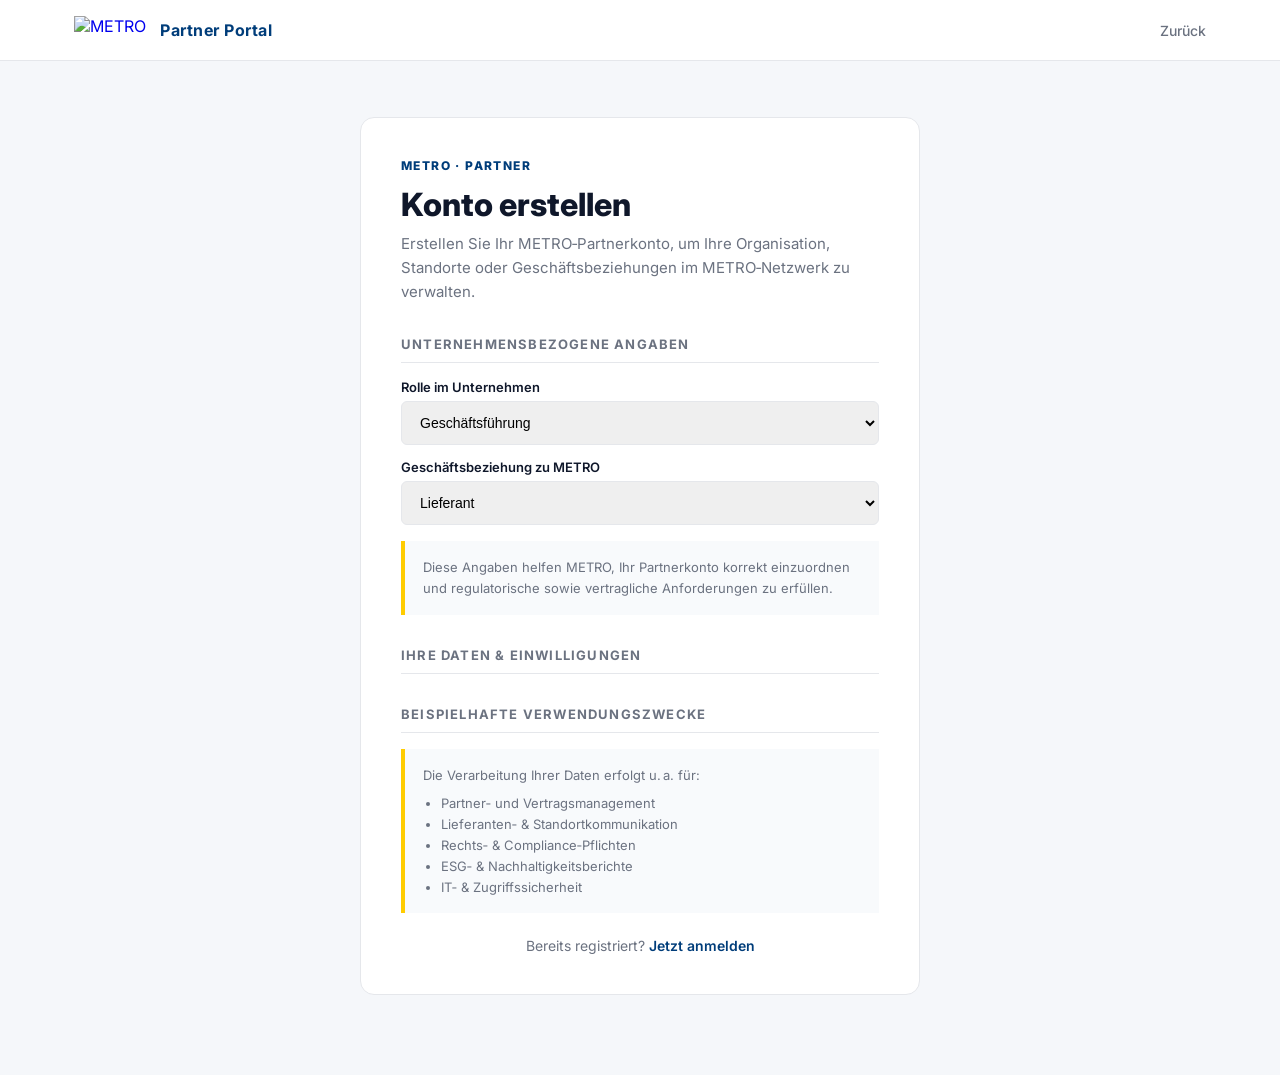
==== commit 5a0acb23: "Update anmelden.html" ====
--- a/anmelden.html
+++ b/anmelden.html
@@ -6,8 +6,9 @@
   <title>Konto erstellen – METRO Partner Portal</title>
 
   <!-- =========================================================
-       ONETRUST REQUIRED SCRIPTS — DO NOT MODIFY
+       1) ONETRUST REQUIRED SCRIPTS — DO NOT MODIFY
   ========================================================== -->
+
   <script>
     window.OtSdk = window.OtSdk || function () {
       (OtSdk.q = OtSdk.q || []).push(arguments);
@@ -20,38 +21,44 @@
     worker="https://consent-api.onetrust.com"
   ></script>
 
-  <!-- Font -->
   <link rel="preconnect" href="https://fonts.googleapis.com">
   <link rel="preconnect" href="https://fonts.gstatic.com" crossorigin>
   <link href="https://fonts.googleapis.com/css2?family=Inter:wght@400;500;600;700;800&display=swap" rel="stylesheet">
 
   <style>
+    * {
+      margin: 0;
+      padding: 0;
+      box-sizing: border-box;
+    }
+
     :root {
       --metro-blue: #003D7A;
       --metro-blue-dark: #002855;
       --metro-yellow: #FFCC00;
-      --border: #e5e7eb;
+      --bg: #f5f7fa;
+      --card: #ffffff;
       --text: #0f172a;
       --muted: #6b7280;
-      --bg: #f5f7fa;
-    }
-
-    * { box-sizing: border-box; margin: 0; padding: 0; }
-
-    html, body {
-      font-family: "Inter", system-ui, sans-serif;
+      --border: #e5e7eb;
+      --radius: 12px;
+      --font: "Inter", system-ui, sans-serif;
+    }
+
+    body {
+      font-family: var(--font);
       background: var(--bg);
       color: var(--text);
       min-height: 100vh;
     }
 
-    /* Header */
-    header {
-      background: white;
+    /* ── Header ── */
+    header.top-bar {
+      background: #ffffff;
       border-bottom: 1px solid var(--border);
     }
 
-    .header-inner {
+    .top-bar-inner {
       max-width: 1180px;
       margin: 0 auto;
       padding: 16px 24px;
@@ -60,72 +67,81 @@
       gap: 16px;
     }
 
-    .logo {
+    .logo-link {
       display: flex;
       align-items: center;
       gap: 14px;
       text-decoration: none;
     }
 
-    .logo img {
+    .logo-link img {
       height: 28px;
     }
 
-    .logo span {
+    .brand-subtitle {
       font-weight: 700;
       color: var(--metro-blue);
       letter-spacing: 0.5px;
     }
 
-    .back {
+    .back-link {
       margin-left: auto;
+      display: inline-flex;
+      align-items: center;
+      gap: 6px;
       color: var(--muted);
       text-decoration: none;
       font-size: 14px;
       font-weight: 500;
     }
 
-    /* Layout */
-    .wrapper {
+    /* ── Page layout ── */
+    .page-wrapper {
+      padding: 56px 24px 80px;
+      display: flex;
+      justify-content: center;
+    }
+
+    .card {
+      width: 100%;
       max-width: 560px;
-      margin: 48px auto 80px;
-      background: white;
+      background: var(--card);
       border: 1px solid var(--border);
       border-radius: 14px;
       padding: 40px;
     }
 
-    .eyebrow {
+    .card-eyebrow {
       font-size: 12px;
-      font-weight: 700;
-      letter-spacing: 1.6px;
+      font-weight: 800;
+      letter-spacing: 1.4px;
+      text-transform: uppercase;
       color: var(--metro-blue);
-      text-transform: uppercase;
       margin-bottom: 12px;
     }
 
-    h1 {
+    .card-title {
       font-size: 32px;
       font-weight: 800;
-      margin-bottom: 10px;
-    }
-
-    .subtitle {
+      margin-bottom: 8px;
+    }
+
+    .card-subtitle {
       font-size: 15px;
       color: var(--muted);
-      line-height: 1.55;
       margin-bottom: 32px;
-    }
-
-    .section-title {
+      line-height: 1.6;
+    }
+
+    .section-label {
       font-size: 13px;
       font-weight: 700;
+      letter-spacing: 1.2px;
       text-transform: uppercase;
-      letter-spacing: 1.3px;
       color: var(--muted);
       margin: 32px 0 16px;
+      padding-bottom: 10px;
       border-bottom: 1px solid var(--border);
-      padding-bottom: 10px;
     }
 
     .field {
@@ -147,7 +163,6 @@
       font-size: 14px;
     }
 
-    /* Info box */
     .info-box {
       background: #f8fafc;
       border-left: 4px solid var(--metro-yellow);
@@ -155,117 +170,129 @@
       font-size: 13px;
       color: var(--muted);
       line-height: 1.6;
-      margin-bottom: 24px;
-    }
-
-    /* Footer */
-    .footer {
-      margin-top: 32px;
+      margin: 16px 0 24px;
+    }
+
+    .divider {
+      height: 1px;
+      background: var(--border);
+      margin: 32px 0;
+    }
+
+    .card-footer {
       text-align: center;
       font-size: 14px;
       color: var(--muted);
     }
 
-    .footer a {
+    .card-footer a {
       color: var(--metro-blue);
       font-weight: 600;
       text-decoration: none;
     }
+
+    /* Metro accent for OT submit */
+    .ot-submit {
+      background: var(--metro-yellow) !important;
+      color: var(--metro-blue) !important;
+      font-weight: 800 !important;
+      border-radius: 8px !important;
+    }
+
+    .ot-submit:hover {
+      background: var(--metro-blue) !important;
+      color: white !important;
+    }
   </style>
 </head>
 
 <body>
 
-<header>
-  <div class="header-inner">
-    <a class="logo" href="#">
+<header class="top-bar">
+  <div class="top-bar-inner">
+    <a href="index.html" class="logo-link">
       <img src="https://www.metroag.de/-/media/project/mag/shared/global/common/metro-logo-full_facelift.svg" alt="METRO">
-      <span>Partner Portal</span>
+      <span class="brand-subtitle">Partner Portal</span>
     </a>
-    <a class="back" href="#">Zurück</a>
+    <a href="index.html" class="back-link">Zurück</a>
   </div>
 </header>
 
-<main class="wrapper">
-
-  <div class="eyebrow">METRO · Partner</div>
-  <h1>Konto erstellen</h1>
-
-  <p class="subtitle">
-    Erstellen Sie ein METRO‑Partnerkonto, um Standorte, Sammelstellen oder
-    Geschäftsbeziehungen im METRO‑Netzwerk zu verwalten.
-  </p>
-
-  <!-- BEFORE OT: BUSINESS DATA -->
-  <div class="section-title">Unternehmensbezogene Angaben</div>
-
-  <div class="field">
-    <label>Rolle im Unternehmen</label>
-    <select>
-      <option>Geschäftsführung</option>
-      <option>Einkauf / Category Management</option>
-      <option>Logistik / Supply Chain</option>
-      <option>Nachhaltigkeit / ESG</option>
-      <option>IT / Digitalisierung</option>
-    </select>
+<div class="page-wrapper">
+  <div class="card">
+
+    <div class="card-eyebrow">METRO · Partner</div>
+    <h1 class="card-title">Konto erstellen</h1>
+
+    <p class="card-subtitle">
+      Erstellen Sie Ihr METRO‑Partnerkonto, um Ihre Organisation, Standorte oder
+      Geschäftsbeziehungen im METRO‑Netzwerk zu verwalten.
+    </p>
+
+    <!-- Extra enterprise fields (outside OT) -->
+    <div class="section-label">Unternehmensbezogene Angaben</div>
+
+    <div class="field">
+      <label>Rolle im Unternehmen</label>
+      <select>
+        <option>Geschäftsführung</option>
+        <option>Einkauf / Category Management</option>
+        <option>Logistik / Supply Chain</option>
+        <option>Nachhaltigkeit / ESG</option>
+        <option>IT / Digitalisierung</option>
+      </select>
+    </div>
+
+    <div class="field">
+      <label>Geschäftsbeziehung zu METRO</label>
+      <select>
+        <option>Lieferant</option>
+        <option>Logistikpartner</option>
+        <option>Sammelstellenbetreiber</option>
+        <option>Service‑ & Technologiepartner</option>
+        <option>Interessent</option>
+      </select>
+    </div>
+
+    <div class="info-box">
+      Diese Angaben helfen METRO, Ihr Partnerkonto korrekt einzuordnen und
+      regulatorische sowie vertragliche Anforderungen zu erfüllen.
+    </div>
+
+    <!-- OT -->
+    <div class="section-label">Ihre Daten & Einwilligungen</div>
+    <div id="ot-container"></div>
+
+    <div class="section-label">Beispielhafte Verwendungszwecke</div>
+    <div class="info-box">
+      Die Verarbeitung Ihrer Daten erfolgt u. a. für:
+      <ul style="margin-top:8px; padding-left:18px;">
+        <li>Partner‑ und Vertragsmanagement</li>
+        <li>Lieferanten‑ & Standortkommunikation</li>
+        <li>Rechts‑ & Compliance‑Pflichten</li>
+        <li>ESG‑ & Nachhaltigkeitsberichte</li>
+        <li>IT‑ & Zugriffssicherheit</li>
+      </ul>
+    </div>
+
+    <div class="card-footer">
+      Bereits registriert?
+      <a href="https://anuschkatmader.github.io/anmelden.html">Jetzt anmelden</a>
+    </div>
+
   </div>
-
-  <div class="field">
-    <label>Geschäftsbeziehung zu METRO</label>
-    <select>
-      <option>Lieferant</option>
-      <option>Logistikpartner</option>
-      <option>Sammelstellenbetreiber</option>
-      <option>Service‑ & Technologiepartner</option>
-      <option>Interessent (noch keine Beziehung)</option>
-    </select>
-  </div>
-
-  <div class="field">
-    <label>Land / Hauptmarkt</label>
-    <input type="text" placeholder="z. B. Deutschland">
-  </div>
-
-  <div class="info-box">
-    Die folgenden Einwilligungen sind erforderlich, um Ihr Partnerkonto bereitzustellen,
-    regulatorische Anforderungen zu erfüllen und die Zusammenarbeit mit METRO zu ermöglichen.
-  </div>
-
-  <!-- OT WEBFORM -->
-  <div class="section-title">Ihre Daten & Einwilligungen</div>
-  <div id="ot-container"></div>
-
-  <!-- AFTER OT: PURPOSE EXAMPLES -->
-  <div class="section-title">Verwendungszwecke (Beispiele)</div>
-
-  <div class="info-box">
-    METRO verarbeitet Ihre Daten insbesondere für:
-    <ul style="margin-top:8px; padding-left:18px;">
-      <li>Partner‑ & Vertragsmanagement</li>
-      <li>Lieferanten‑ und Standortkommunikation</li>
-      <li>Erfüllung gesetzlicher Nachweis‑ und Compliance‑Pflichten</li>
-      <li>Nachhaltigkeits‑ & ESG‑Berichterstattung</li>
-      <li>IT‑Sicherheits‑ und Zugriffsmanagement</li>
-    </ul>
-  </div>
-
-  <div class="footer">
-    Bereits registriert?
-    <a href="#">Jetzt anmelden</a>
-  </div>
-
-</main>
+</div>
 
 <!-- =========================================================
-     ONETRUST LOADING — DO NOT MODIFY
+     4) ONETRUST LOADING — DO NOT MODIFY
 ========================================================== -->
 <script>
   const CP_ID = "cbc1219e-ed04-41b3-b4f0-1e9a71740089";
 
   function whenOTReady(callback) {
-    const i = setInterval(() => {
-      if (window.OneTrust?.webform?.InstallCP) {
-        clearInterval(i);
+    const timer = setInterval(() => {
+      if (window.OneTrust && window.OneTrust.webform && window.OneTrust.webform.InstallCP) {
+        clearInterval(timer);
         callback();
       }
     }, 80);
@@ -273,7 +300,9 @@
 
   window.addEventListener("DOMContentLoaded", () => {
     whenOTReady(() => {
-      OneTrust.webform.InstallCP(CP_ID, { target: "#ot-container" });
+      OneTrust.webform.InstallCP(CP_ID, {
+        target: "#ot-container"
+      });
     });
   });
 </script>
